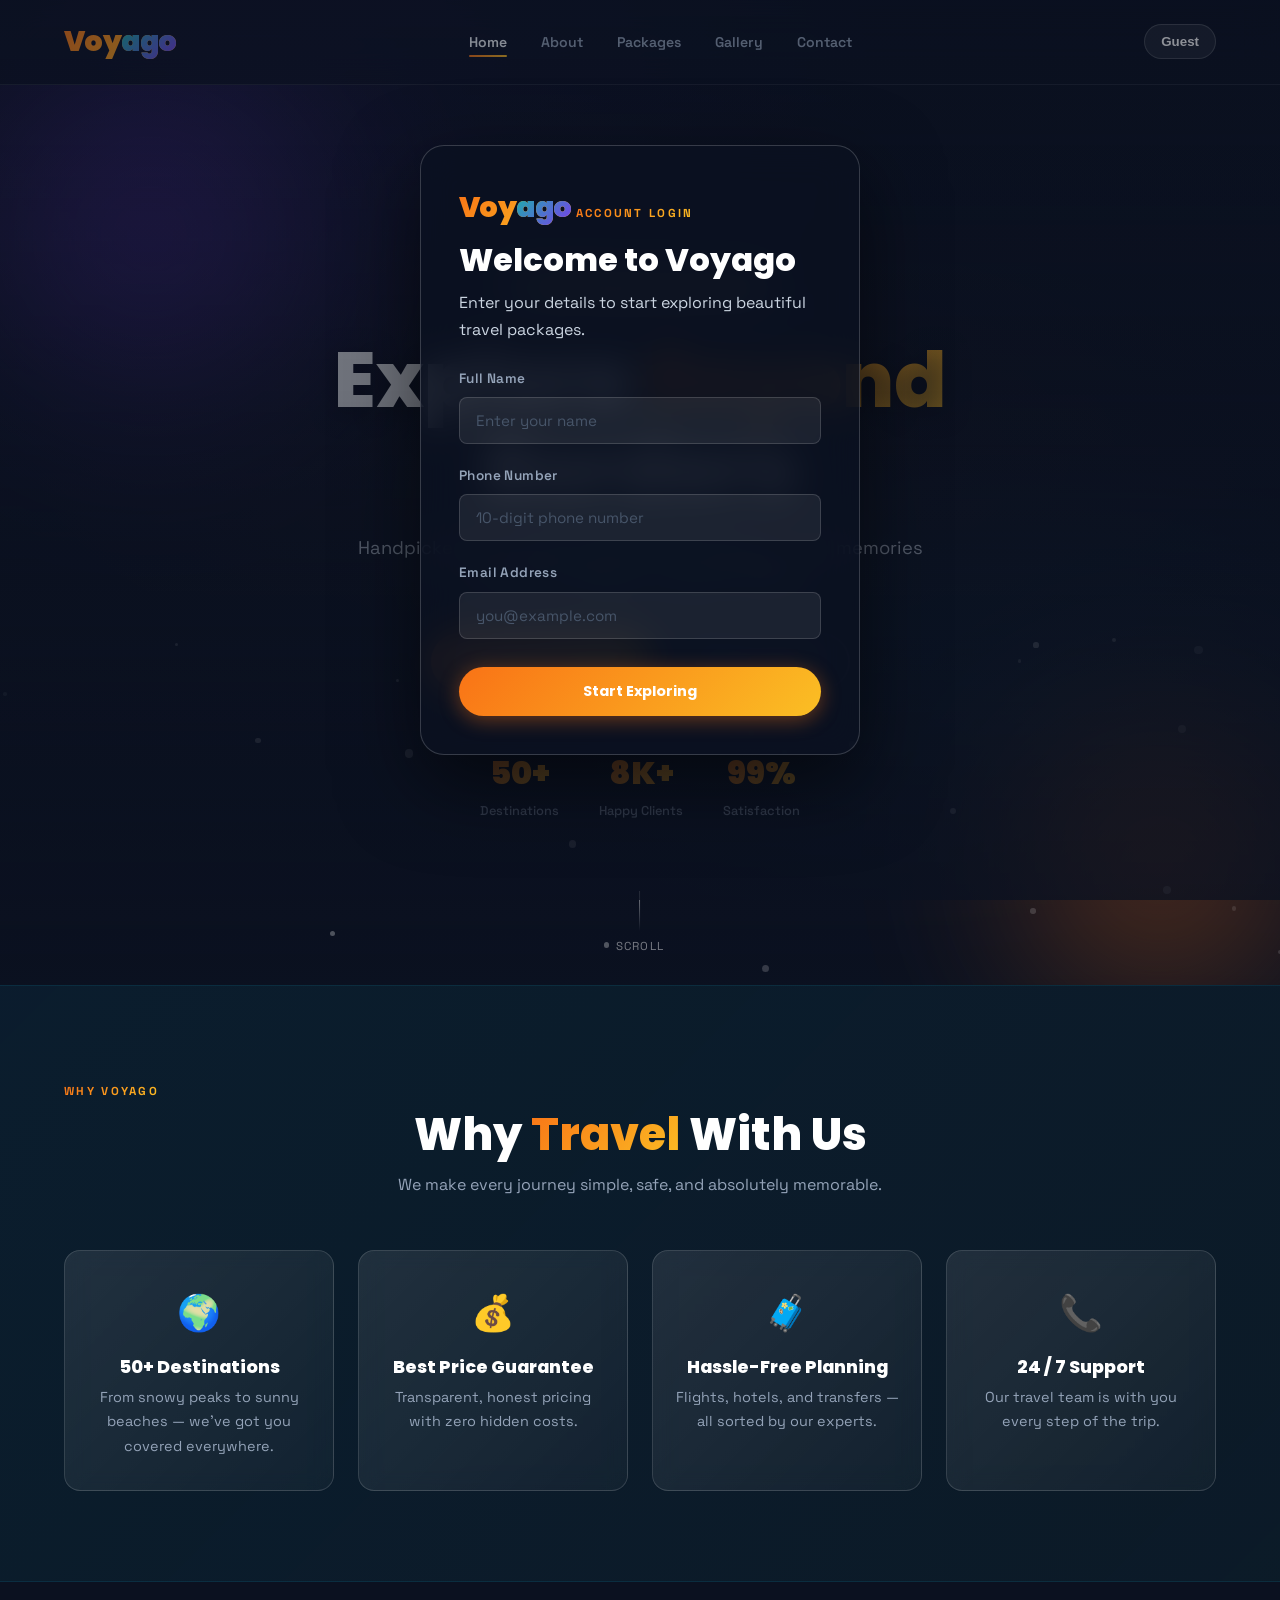
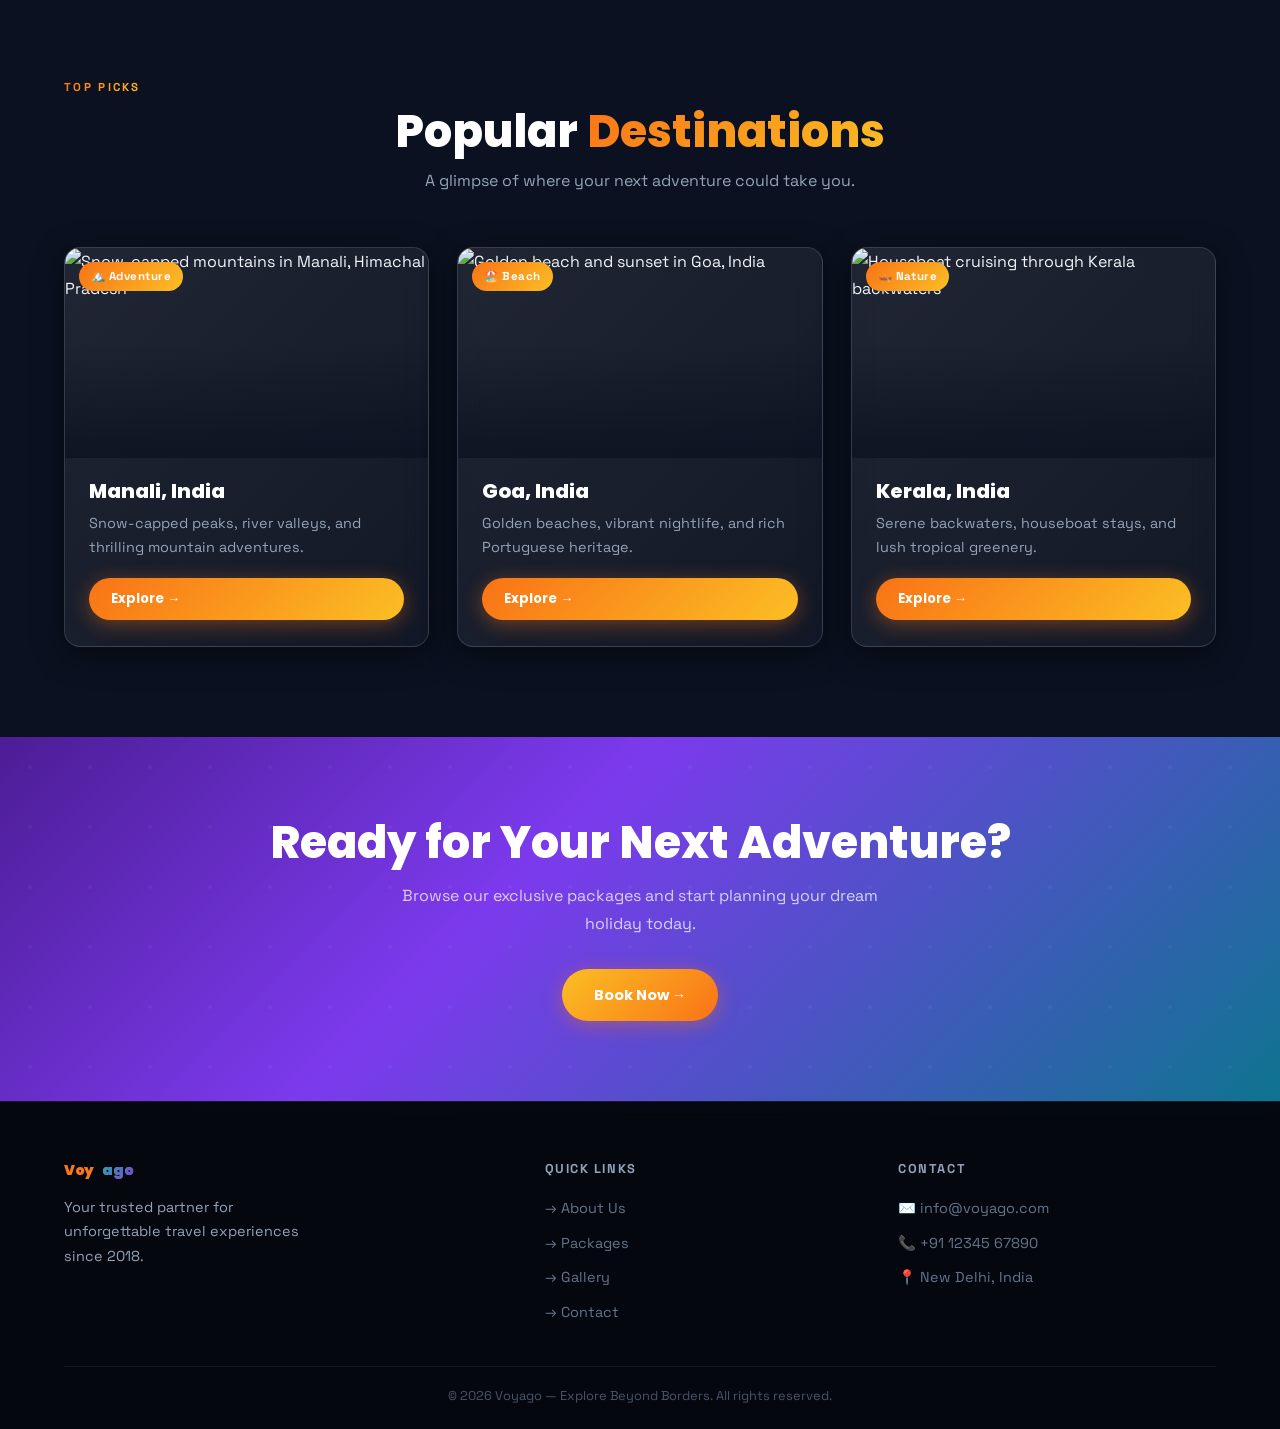
==== index.html @ 79ecadfb "Initial commit" ====
<!DOCTYPE html>
<html lang="en">
<head>
  <meta charset="UTF-8">
  <meta name="viewport" content="width=device-width, initial-scale=1.0">
  <title>Voyago | Explore Beyond Borders</title>
  <meta name="description" content="Voyago offers handpicked travel destinations, affordable tour packages, and unforgettable adventures across India and abroad.">
  <meta name="keywords" content="travel website, tour packages, holiday destinations, vacation booking, Voyago">
  <link rel="stylesheet" href="style.css">
</head>
<body>
<div class="login-screen" id="loginScreen">
  <form class="login-card" id="loginForm" novalidate>
    <a href="index.html" class="logo">Voy<span>ago</span></a>
    <p class="eyebrow">Account Login</p>
    <h1>Welcome to Voyago</h1>
    <p class="login-intro">Enter your details to start exploring beautiful travel packages.</p>

    <div class="form-group">
      <label for="loginName">Full Name</label>
      <input id="loginName" type="text" placeholder="Enter your name" required>
      <span class="error-text">Please enter your full name.</span>
    </div>

    <div class="form-group">
      <label for="loginPhone">Phone Number</label>
      <input id="loginPhone" type="tel" placeholder="10-digit phone number" required>
      <span class="error-text">Please enter a valid 10-digit phone number.</span>
    </div>

    <div class="form-group">
      <label for="loginEmail">Email Address</label>
      <input id="loginEmail" type="email" placeholder="you@example.com" required>
      <span class="error-text">Please enter a valid email address.</span>
    </div>

    <button class="btn login-submit" type="submit">Start Exploring</button>
  </form>
</div>
<!-- ===== Navigation Bar ===== -->
<header>
  <nav class="navbar container">
    <a href="index.html" class="logo">Voy<span>ago</span></a>
    <ul class="nav-links">
      <li><a href="index.html" class="active">Home</a></li>
      <li><a href="about.html">About</a></li>
      <li><a href="packages.html">Packages</a></li>
      <li><a href="gallery.html">Gallery</a></li>
      <li><a href="contact.html">Contact</a></li>
    </ul>
    <button class="account-chip" id="accountChip" type="button">Guest</button>
    <button class="menu-toggle" aria-label="Open navigation">
      <span></span><span></span><span></span>
    </button>
  </nav>
</header>

<!-- ===== Hero Section ===== -->
<section class="hero">
  <!-- Animated background blobs -->
  <div class="hero-blob hero-blob-1"></div>
  <div class="hero-blob hero-blob-2"></div>
  <div class="hero-blob hero-blob-3"></div>

  <!-- Floating particles injected by JS -->
  <div class="hero-particles" id="particles"></div>

  <div class="hero-content">
    <!-- Live badge -->
    <div class="hero-badge">
      <span class="dot"></span> 2,400+ Happy Travelers This Year
    </div>

    <h1>Explore <span class="highlight">Beyond</span><br>Borders</h1>
    <p>Handpicked destinations, stress-free itineraries, and memories that last a lifetime — all with Voyago.</p>

    <div class="hero-btns">
      <a href="packages.html" class="btn">✈️ Browse Packages</a>
      <a href="gallery.html" class="btn btn-outline">🌍 View Gallery</a>
    </div>

    <!-- Stats row -->
    <div class="hero-stats">
      <div class="hero-stat"><div class="num">50+</div><div class="lbl">Destinations</div></div>
      <div class="hero-stat"><div class="num">8K+</div><div class="lbl">Happy Clients</div></div>
      <div class="hero-stat"><div class="num">99%</div><div class="lbl">Satisfaction</div></div>
    </div>
  </div>

  <div class="scroll-hint">scroll</div>
</section>

<!-- ===== Why Travel With Us ===== -->
<section class="section-teal">
  <div class="container">
    <p class="eyebrow">Why Voyago</p>
    <h2 class="section-title reveal">Why <span class="colored">Travel</span> With Us</h2>
    <p class="section-subtitle reveal">We make every journey simple, safe, and absolutely memorable.</p>

    <div class="highlights reveal-stagger">
      <div class="highlight-item">
        <div class="icon">🌍</div>
        <h3>50+ Destinations</h3>
        <p>From snowy peaks to sunny beaches — we've got you covered everywhere.</p>
      </div>
      <div class="highlight-item">
        <div class="icon">💰</div>
        <h3>Best Price Guarantee</h3>
        <p>Transparent, honest pricing with zero hidden costs.</p>
      </div>
      <div class="highlight-item">
        <div class="icon">🧳</div>
        <h3>Hassle-Free Planning</h3>
        <p>Flights, hotels, and transfers — all sorted by our experts.</p>
      </div>
      <div class="highlight-item">
        <div class="icon">📞</div>
        <h3>24 / 7 Support</h3>
        <p>Our travel team is with you every step of the trip.</p>
      </div>
    </div>
  </div>
</section>

<!-- ===== Popular Destinations ===== -->
<section>
  <div class="container">
    <p class="eyebrow">Top Picks</p>
    <h2 class="section-title reveal">Popular <span class="colored">Destinations</span></h2>
    <p class="section-subtitle reveal">A glimpse of where your next adventure could take you.</p>

    <div class="grid reveal-stagger">
      <div class="card">
        <div class="card-img-wrap">
          <span class="card-badge">🏔️ Adventure</span>
          <img src="https://images.unsplash.com/photo-1506905925346-21bda4d32df4?w=600" alt="Snow-capped mountains in Manali, Himachal Pradesh">
        </div>
        <div class="card-body">
          <h3>Manali, India</h3>
          <p>Snow-capped peaks, river valleys, and thrilling mountain adventures.</p>
          <a href="packages.html" class="btn" style="padding:10px 22px;font-size:0.82rem;">Explore →</a>
        </div>
      </div>

      <div class="card">
        <div class="card-img-wrap">
          <span class="card-badge">🏖️ Beach</span>
          <img src="https://images.unsplash.com/photo-1512343879784-a960bf40e7f2?w=600" alt="Golden beach and sunset in Goa, India">
        </div>
        <div class="card-body">
          <h3>Goa, India</h3>
          <p>Golden beaches, vibrant nightlife, and rich Portuguese heritage.</p>
          <a href="packages.html" class="btn" style="padding:10px 22px;font-size:0.82rem;">Explore →</a>
        </div>
      </div>

      <div class="card">
        <div class="card-img-wrap">
          <span class="card-badge">🛶 Nature</span>
          <img src="https://images.unsplash.com/photo-1525874684015-58379d421a52?w=600" alt="Houseboat cruising through Kerala backwaters">
        </div>
        <div class="card-body">
          <h3>Kerala, India</h3>
          <p>Serene backwaters, houseboat stays, and lush tropical greenery.</p>
          <a href="packages.html" class="btn" style="padding:10px 22px;font-size:0.82rem;">Explore →</a>
        </div>
      </div>
    </div>
  </div>
</section>

<!-- ===== CTA Band ===== -->
<div class="cta-band">
  <h2>Ready for Your Next Adventure?</h2>
  <p>Browse our exclusive packages and start planning your dream holiday today.</p>
  <a href="contact.html" class="btn" style="background:linear-gradient(135deg,#fbbf24,#f97316);">Book Now →</a>
</div>

<!-- ===== Footer ===== -->
<footer>
  <div class="container">
    <div class="footer-grid">
      <div class="footer-brand">
        <a href="index.html" class="logo">Voy<span>ago</span></a>
        <p>Your trusted partner for unforgettable travel experiences since 2018.</p>
      </div>
      <div>
        <h4>Quick Links</h4>
        <a href="about.html">→ About Us</a>
        <a href="packages.html">→ Packages</a>
        <a href="gallery.html">→ Gallery</a>
        <a href="contact.html">→ Contact</a>
      </div>
      <div>
        <h4>Contact</h4>
        <a href="mailto:info@voyago.com">✉️ info@voyago.com</a>
        <a href="tel:+911234567890">📞 +91 12345 67890</a>
        <a>📍 New Delhi, India</a>
      </div>
    </div>
    <div class="footer-bottom">&copy; 2026 Voyago — Explore Beyond Borders. All rights reserved.</div>
  </div>
</footer>

<!-- Link JavaScript -->
<script src="script.js"></script>
</body>
</html>
---- style.css ----
/* =============================================================
   VOYAGO — style.css  |  "Explore Beyond Borders"
   Design: Vibrant gradient palette, glassmorphism cards,
   animated hero blobs, glowing CTAs, colourful section bands
   ============================================================= */

@import url('https://fonts.googleapis.com/css2?family=Poppins:wght@400;500;600;700;800;900&family=Space+Grotesk:wght@400;500;700&display=swap');

/* ─────────────────────────────────────────────────────────────
   Design Tokens
───────────────────────────────────────────────────────────── */
:root {
  /* Core palette */
  --navy:       #0b1120;
  --ocean:      #0e7490;
  --teal:       #14b8a6;
  --coral:      #f97316;
  --sunset:     #fb923c;
  --gold:       #fbbf24;
  --rose:       #f43f5e;
  --violet:     #7c3aed;
  --lavender:   #a78bfa;

  /* Surfaces */
  --glass:      rgba(255, 255, 255, 0.07);
  --glass-bd:   rgba(255, 255, 255, 0.14);
  --card-bg:    rgba(255, 255, 255, 0.05);
  --dark-panel: rgba(11, 17, 32, 0.82);

  /* Text */
  --txt-light:  #f1f5f9;
  --txt-muted:  #94a3b8;

  /* Gradients */
  --grad-hero:    linear-gradient(135deg, #0b1120 0%, #0e3a5e 40%, #0e7490 100%);
  --grad-btn:     linear-gradient(135deg, #f97316, #fbbf24);
  --grad-btn2:    linear-gradient(135deg, #7c3aed, #f43f5e);
  --grad-section: linear-gradient(180deg, #0b1120 0%, #0d2137 100%);
  --grad-teal:    linear-gradient(135deg, #0e7490 0%, #14b8a6 100%);
  --grad-violet:  linear-gradient(135deg, #4c1d95 0%, #7c3aed 100%);
  --grad-card:    linear-gradient(135deg, rgba(255,255,255,0.09) 0%, rgba(255,255,255,0.03) 100%);

  --radius-sm:  8px;
  --radius:     16px;
  --radius-xl:  28px;
  --shadow-glow:    0 0 24px rgba(249,115,22,0.35);
  --shadow-card:    0 8px 32px rgba(0,0,0,0.45);
  --shadow-lift:    0 20px 48px rgba(0,0,0,0.6);
  --transition:     all 0.3s cubic-bezier(0.4,0,0.2,1);
}

/* ─────────────────────────────────────────────────────────────
   Reset & Base
───────────────────────────────────────────────────────────── */
*, *::before, *::after { margin: 0; padding: 0; box-sizing: border-box; }

html { scroll-behavior: smooth; }

body {
  font-family: 'Space Grotesk', sans-serif;
  background: var(--navy);
  color: var(--txt-light);
  line-height: 1.7;
  -webkit-font-smoothing: antialiased;
  overflow-x: hidden;
}

/* Continuous animated gradient background on all pages */
body::before {
  content: '';
  position: fixed;
  inset: 0;
  background:
    radial-gradient(ellipse 80% 60% at 20% 10%, rgba(124,58,237,0.18) 0%, transparent 60%),
    radial-gradient(ellipse 60% 50% at 80% 80%, rgba(14,116,144,0.22) 0%, transparent 60%),
    radial-gradient(ellipse 70% 40% at 50% 50%, rgba(249,115,22,0.06) 0%, transparent 70%),
    var(--navy);
  z-index: -1;
  pointer-events: none;
}

img { max-width: 100%; display: block; }
a { text-decoration: none; color: inherit; }
ul { list-style: none; }

.container {
  width: 90%;
  max-width: 1180px;
  margin: 0 auto;
}

/* ─────────────────────────────────────────────────────────────
   Typography
───────────────────────────────────────────────────────────── */
h1, h2, h3 {
  font-family: 'Poppins', sans-serif;
  font-weight: 800;
  line-height: 1.15;
}

.eyebrow {
  font-size: 0.72rem;
  font-weight: 700;
  letter-spacing: 0.2em;
  text-transform: uppercase;
  background: var(--grad-btn);
  -webkit-background-clip: text;
  -webkit-text-fill-color: transparent;
  background-clip: text;
  display: inline-block;
  margin-bottom: 8px;
}

/* ─────────────────────────────────────────────────────────────
   Header / Navbar — frosted glass bar
───────────────────────────────────────────────────────────── */
header {
  position: sticky;
  top: 0;
  z-index: 200;
  background: rgba(11,17,32,0.78);
  backdrop-filter: blur(18px);
  -webkit-backdrop-filter: blur(18px);
  border-bottom: 1px solid rgba(255,255,255,0.09);
}

.navbar {
  display: flex;
  justify-content: space-between;
  align-items: center;
  padding: 18px 0;
}

/* Logo */
.logo {
  font-family: 'Poppins', sans-serif;
  font-weight: 900;
  font-size: 1.75rem;
  letter-spacing: -0.02em;
  background: linear-gradient(135deg, #f97316, #fbbf24);
  -webkit-background-clip: text;
  -webkit-text-fill-color: transparent;
  background-clip: text;
}
.logo span {
  background: linear-gradient(135deg, #14b8a6, #7c3aed);
  -webkit-background-clip: text;
  -webkit-text-fill-color: transparent;
  background-clip: text;
}

/* Nav links */
.nav-links {
  display: flex;
  gap: 34px;
  align-items: center;
}

.nav-links a {
  font-size: 0.88rem;
  font-weight: 600;
  color: var(--txt-muted);
  position: relative;
  padding-bottom: 2px;
  transition: var(--transition);
}
.nav-links a::after {
  content: '';
  position: absolute;
  bottom: -4px;
  left: 0;
  width: 0;
  height: 2px;
  background: var(--grad-btn);
  border-radius: 2px;
  transition: width 0.3s ease;
}
.nav-links a:hover,
.nav-links a.active { color: var(--txt-light); }
.nav-links a:hover::after,
.nav-links a.active::after { width: 100%; }

/* Hamburger */
.menu-toggle {
  display: none;
  flex-direction: column;
  gap: 5px;
  cursor: pointer;
  background: none;
  border: none;
}
.menu-toggle span {
  width: 26px;
  height: 3px;
  background: var(--txt-light);
  border-radius: 3px;
  transition: var(--transition);
}

/* ─────────────────────────────────────────────────────────────
   Buttons
───────────────────────────────────────────────────────────── */
.btn {
  display: inline-flex;
  align-items: center;
  gap: 8px;
  background: var(--grad-btn);
  color: #fff;
  font-family: 'Poppins', sans-serif;
  font-weight: 700;
  font-size: 0.9rem;
  padding: 14px 32px;
  border-radius: 999px;
  border: none;
  cursor: pointer;
  position: relative;
  overflow: hidden;
  transition: var(--transition);
  box-shadow: 0 4px 20px rgba(249,115,22,0.4);
}
/* Shine sweep on hover */
.btn::before {
  content: '';
  position: absolute;
  top: 0; left: -100%;
  width: 60%;
  height: 100%;
  background: linear-gradient(90deg, transparent, rgba(255,255,255,0.25), transparent);
  transition: left 0.45s ease;
}
.btn:hover::before { left: 140%; }
.btn:hover {
  transform: translateY(-3px);
  box-shadow: 0 8px 28px rgba(249,115,22,0.55);
}

.btn-outline {
  background: transparent;
  border: 2px solid rgba(255,255,255,0.35);
  color: #fff;
  box-shadow: none;
}
.btn-outline:hover {
  background: rgba(255,255,255,0.1);
  border-color: rgba(255,255,255,0.6);
  box-shadow: none;
}

.btn-violet {
  background: var(--grad-btn2);
  box-shadow: 0 4px 20px rgba(124,58,237,0.4);
}
.btn-violet:hover { box-shadow: 0 8px 28px rgba(124,58,237,0.55); }

/* ─────────────────────────────────────────────────────────────
   HERO — animated floating blobs, big headline
───────────────────────────────────────────────────────────── */
.hero {
  position: relative;
  min-height: 100vh;
  display: flex;
  align-items: center;
  justify-content: center;
  text-align: center;
  padding: 120px 20px 100px;
  overflow: hidden;
}

/* Background image layer */
.hero::before {
  content: '';
  position: absolute;
  inset: 0;
  background:
    linear-gradient(to bottom, rgba(11,17,32,0.72) 0%, rgba(11,17,32,0.45) 50%, rgba(11,17,32,0.88) 100%),
    url('https://images.unsplash.com/photo-1469854523086-cc02fe5d8800?w=1600') center/cover no-repeat;
  z-index: 0;
}

/* Animated blob orbs */
.hero-blob {
  position: absolute;
  border-radius: 50%;
  filter: blur(80px);
  opacity: 0.4;
  animation: floatBlob 12s ease-in-out infinite alternate;
  z-index: 0;
}
.hero-blob-1 {
  width: 500px; height: 500px;
  background: radial-gradient(circle, #7c3aed 0%, transparent 70%);
  top: -100px; left: -100px;
  animation-delay: 0s;
}
.hero-blob-2 {
  width: 400px; height: 400px;
  background: radial-gradient(circle, #f97316 0%, transparent 70%);
  bottom: -80px; right: -80px;
  animation-delay: -4s;
}
.hero-blob-3 {
  width: 350px; height: 350px;
  background: radial-gradient(circle, #0e7490 0%, transparent 70%);
  top: 50%; left: 50%;
  transform: translate(-50%, -50%);
  animation-delay: -8s;
}

@keyframes floatBlob {
  0%   { transform: translate(0, 0) scale(1); }
  33%  { transform: translate(40px, -30px) scale(1.1); }
  66%  { transform: translate(-30px, 40px) scale(0.95); }
  100% { transform: translate(20px, 20px) scale(1.05); }
}

/* Floating particles */
.hero-particles {
  position: absolute;
  inset: 0;
  z-index: 0;
  pointer-events: none;
}
.particle {
  position: absolute;
  border-radius: 50%;
  background: rgba(255,255,255,0.55);
  animation: particleDrift linear infinite;
}

@keyframes particleDrift {
  0%   { transform: translateY(0) rotate(0deg); opacity: 0; }
  10%  { opacity: 1; }
  90%  { opacity: 0.6; }
  100% { transform: translateY(-100vh) rotate(720deg); opacity: 0; }
}

.hero-content {
  position: relative;
  z-index: 1;
  max-width: 820px;
}

/* Animated badge above headline */
.hero-badge {
  display: inline-flex;
  align-items: center;
  gap: 8px;
  background: rgba(255,255,255,0.1);
  backdrop-filter: blur(10px);
  border: 1px solid rgba(255,255,255,0.2);
  border-radius: 999px;
  padding: 8px 20px;
  font-size: 0.82rem;
  font-weight: 600;
  color: #fbbf24;
  margin-bottom: 28px;
  animation: badgePulse 2.5s ease-in-out infinite;
}
.hero-badge .dot {
  width: 8px; height: 8px;
  background: #22c55e;
  border-radius: 50%;
  animation: blink 1.4s ease-in-out infinite;
}
@keyframes blink { 0%,100% { opacity:1; } 50% { opacity:0.2; } }
@keyframes badgePulse {
  0%,100% { box-shadow: 0 0 0 rgba(251,191,36,0); }
  50%      { box-shadow: 0 0 18px rgba(251,191,36,0.3); }
}

.hero h1 {
  font-size: clamp(2.8rem, 6vw, 5.2rem);
  color: #fff;
  margin-bottom: 20px;
  text-shadow: 0 4px 24px rgba(0,0,0,0.5);
}
.hero h1 .highlight {
  background: var(--grad-btn);
  -webkit-background-clip: text;
  -webkit-text-fill-color: transparent;
  background-clip: text;
}

.hero p {
  font-size: 1.15rem;
  max-width: 580px;
  margin: 0 auto 38px;
  color: #cbd5e1;
}

.hero-btns {
  display: flex;
  gap: 14px;
  justify-content: center;
  flex-wrap: wrap;
}

/* Stats strip inside hero */
.hero-stats {
  display: flex;
  gap: 40px;
  justify-content: center;
  margin-top: 56px;
  flex-wrap: wrap;
}
.hero-stat .num {
  font-family: 'Poppins', sans-serif;
  font-size: 2rem;
  font-weight: 900;
  background: var(--grad-btn);
  -webkit-background-clip: text;
  -webkit-text-fill-color: transparent;
  background-clip: text;
}
.hero-stat .lbl {
  font-size: 0.8rem;
  color: var(--txt-muted);
  font-weight: 500;
}

/* Scroll hint */
.scroll-hint {
  position: absolute;
  bottom: 28px;
  left: 50%;
  transform: translateX(-50%);
  z-index: 1;
  display: flex;
  flex-direction: column;
  align-items: center;
  gap: 6px;
  color: rgba(255,255,255,0.45);
  font-size: 0.72rem;
  letter-spacing: 0.1em;
  text-transform: uppercase;
  animation: scrollBounce 2s ease-in-out infinite;
}
.scroll-hint::before {
  content: '';
  width: 1px;
  height: 40px;
  background: linear-gradient(to bottom, rgba(255,255,255,0.5), transparent);
}
@keyframes scrollBounce {
  0%,100% { transform: translateX(-50%) translateY(0); }
  50%      { transform: translateX(-50%) translateY(8px); }
}

/* ─────────────────────────────────────────────────────────────
   Section Layout
───────────────────────────────────────────────────────────── */
section { padding: 90px 0; }

.section-title {
  text-align: center;
  font-size: clamp(1.8rem, 3.5vw, 2.8rem);
  margin-bottom: 10px;
  color: #fff;
}
.section-title .colored {
  background: var(--grad-btn);
  -webkit-background-clip: text;
  -webkit-text-fill-color: transparent;
  background-clip: text;
}

.section-subtitle {
  text-align: center;
  color: var(--txt-muted);
  max-width: 580px;
  margin: 0 auto 52px;
  font-size: 1rem;
}

/* Alternating colored section bands */
.section-teal {
  background: linear-gradient(135deg, rgba(14,116,144,0.12) 0%, rgba(20,184,166,0.06) 100%);
  border-top: 1px solid rgba(14,116,144,0.2);
  border-bottom: 1px solid rgba(14,116,144,0.2);
}
.section-violet {
  background: linear-gradient(135deg, rgba(124,58,237,0.12) 0%, rgba(167,139,250,0.04) 100%);
  border-top: 1px solid rgba(124,58,237,0.2);
  border-bottom: 1px solid rgba(124,58,237,0.2);
}
.section-coral {
  background: linear-gradient(135deg, rgba(249,115,22,0.09) 0%, rgba(251,191,36,0.04) 100%);
  border-top: 1px solid rgba(249,115,22,0.18);
  border-bottom: 1px solid rgba(249,115,22,0.18);
}

/* ─────────────────────────────────────────────────────────────
   Highlight cards (Why Travel With Us)
───────────────────────────────────────────────────────────── */
.highlights {
  display: grid;
  grid-template-columns: repeat(auto-fit, minmax(210px, 1fr));
  gap: 24px;
}
.highlight-item {
  background: var(--grad-card);
  backdrop-filter: blur(10px);
  border: 1px solid var(--glass-bd);
  border-radius: var(--radius);
  padding: 32px 22px;
  text-align: center;
  transition: var(--transition);
  position: relative;
  overflow: hidden;
}
/* Colour accent top bar */
.highlight-item::before {
  content: '';
  position: absolute;
  top: 0; left: 0; right: 0;
  height: 3px;
  background: var(--grad-btn);
  transform: scaleX(0);
  transform-origin: left;
  transition: transform 0.35s ease;
}
.highlight-item:hover::before { transform: scaleX(1); }
.highlight-item:hover {
  transform: translateY(-8px);
  border-color: rgba(249,115,22,0.4);
  box-shadow: 0 12px 36px rgba(249,115,22,0.15);
}
.highlight-item .icon { font-size: 2.2rem; margin-bottom: 14px; }
.highlight-item h3 { font-size: 1.1rem; margin-bottom: 8px; color: #fff; }
.highlight-item p { color: var(--txt-muted); font-size: 0.9rem; }

/* ─────────────────────────────────────────────────────────────
   Destination / Package cards — glassmorphism + glow
───────────────────────────────────────────────────────────── */
.grid {
  display: grid;
  grid-template-columns: repeat(auto-fit, minmax(290px, 1fr));
  gap: 28px;
}

.card {
  background: var(--grad-card);
  backdrop-filter: blur(14px);
  border: 1px solid var(--glass-bd);
  border-radius: var(--radius);
  overflow: hidden;
  box-shadow: var(--shadow-card);
  transition: var(--transition);
  display: flex;
  flex-direction: column;
}
.card:hover {
  transform: translateY(-10px);
  border-color: rgba(249,115,22,0.45);
  box-shadow: 0 20px 50px rgba(0,0,0,0.55), 0 0 30px rgba(249,115,22,0.15);
}

.card-img-wrap { position: relative; overflow: hidden; }
.card-img-wrap img {
  height: 210px;
  object-fit: cover;
  width: 100%;
  transition: transform 0.5s ease;
}
.card:hover .card-img-wrap img { transform: scale(1.08); }

/* Gradient overlay on card image */
.card-img-wrap::after {
  content: '';
  position: absolute;
  inset: 0;
  background: linear-gradient(to top, rgba(11,17,32,0.75) 0%, transparent 55%);
}

.card-badge {
  position: absolute;
  top: 14px; left: 14px;
  background: var(--grad-btn);
  color: #fff;
  font-size: 0.72rem;
  font-weight: 700;
  padding: 5px 12px;
  border-radius: 999px;
  letter-spacing: 0.04em;
  z-index: 1;
}

.card-body {
  padding: 22px 24px 26px;
  flex: 1;
  display: flex;
  flex-direction: column;
}
.card-body h3 { font-size: 1.25rem; margin-bottom: 8px; color: #fff; }
.card-body p  { color: var(--txt-muted); font-size: 0.9rem; margin-bottom: 18px; flex: 1; }

.price-row {
  display: flex;
  align-items: center;
  justify-content: space-between;
  margin-top: auto;
}
.price {
  font-family: 'Poppins', sans-serif;
  font-weight: 800;
  font-size: 1.05rem;
  background: var(--grad-btn);
  -webkit-background-clip: text;
  -webkit-text-fill-color: transparent;
  background-clip: text;
}
.price small {
  display: block;
  font-size: 0.72rem;
  color: var(--txt-muted);
  font-weight: 400;
  -webkit-text-fill-color: var(--txt-muted);
}

/* ─────────────────────────────────────────────────────────────
   About Page
───────────────────────────────────────────────────────────── */
.about-flex {
  display: flex;
  gap: 56px;
  align-items: center;
  flex-wrap: wrap;
}
.about-flex img {
  border-radius: var(--radius-xl);
  flex: 1 1 380px;
  box-shadow: 0 24px 56px rgba(0,0,0,0.55);
  border: 2px solid var(--glass-bd);
}
.about-text { flex: 1 1 360px; }
.about-text h2 { font-size: 2rem; color: #fff; margin-bottom: 14px; }
.about-text h2 span {
  background: var(--grad-btn);
  -webkit-background-clip: text;
  -webkit-text-fill-color: transparent;
  background-clip: text;
}
.about-text p { color: #94a3b8; line-height: 1.8; }

.values {
  display: grid;
  grid-template-columns: repeat(auto-fit, minmax(220px, 1fr));
  gap: 22px;
  margin-top: 52px;
}

/* ─────────────────────────────────────────────────────────────
   Gallery
───────────────────────────────────────────────────────────── */
.gallery-grid {
  display: grid;
  grid-template-columns: repeat(auto-fit, minmax(250px, 1fr));
  gap: 20px;
}
.gallery-grid figure {
  border-radius: var(--radius);
  overflow: hidden;
  background: var(--glass);
  border: 1px solid var(--glass-bd);
  box-shadow: var(--shadow-card);
  position: relative;
}
.gallery-grid img {
  height: 230px;
  object-fit: cover;
  width: 100%;
  transition: transform 0.5s ease, filter 0.4s;
  filter: brightness(0.88) saturate(0.9);
}
.gallery-grid figure:hover img {
  transform: scale(1.09);
  filter: brightness(1) saturate(1.15);
}
/* Colour overlay per image */
.gallery-grid figure::after {
  content: '';
  position: absolute;
  inset: 0;
  background: linear-gradient(to top, rgba(11,17,32,0.7) 0%, transparent 50%);
  pointer-events: none;
  transition: opacity 0.3s;
}
.gallery-grid figure:hover::after { opacity: 0.4; }

.gallery-grid figcaption {
  padding: 12px 16px;
  font-size: 0.85rem;
  font-weight: 600;
  color: var(--txt-muted);
  background: rgba(11,17,32,0.6);
}

/* ─────────────────────────────────────────────────────────────
   FAQ Accordion
───────────────────────────────────────────────────────────── */
.faq-item {
  background: var(--grad-card);
  backdrop-filter: blur(10px);
  border: 1px solid var(--glass-bd);
  border-radius: var(--radius-sm);
  margin-bottom: 14px;
  overflow: hidden;
  transition: border-color 0.3s;
}
.faq-item.open { border-color: rgba(249,115,22,0.45); }
.faq-question {
  padding: 20px 24px;
  cursor: pointer;
  font-weight: 700;
  font-size: 0.95rem;
  display: flex;
  justify-content: space-between;
  align-items: center;
  color: #fff;
}
.faq-question .icon {
  width: 28px; height: 28px;
  background: var(--grad-btn);
  color: #fff;
  border-radius: 50%;
  display: flex;
  align-items: center;
  justify-content: center;
  font-size: 1.1rem;
  font-weight: 900;
  flex-shrink: 0;
  transition: transform 0.3s;
}
.faq-item.open .faq-question .icon { transform: rotate(45deg); }
.faq-answer {
  max-height: 0;
  overflow: hidden;
  transition: max-height 0.35s ease, padding 0.3s;
  padding: 0 24px;
  color: var(--txt-muted);
  line-height: 1.75;
}
.faq-item.open .faq-answer { max-height: 220px; padding-bottom: 20px; }

/* ─────────────────────────────────────────────────────────────
   Contact / Form
───────────────────────────────────────────────────────────── */
.contact-wrap {
  display: grid;
  grid-template-columns: 1fr 1.3fr;
  gap: 52px;
  align-items: start;
}

.contact-info .info-item {
  display: flex;
  gap: 16px;
  align-items: flex-start;
  margin-bottom: 28px;
}
.info-icon {
  width: 46px; height: 46px;
  border-radius: 12px;
  background: var(--grad-btn);
  display: flex;
  align-items: center;
  justify-content: center;
  font-size: 1.2rem;
  flex-shrink: 0;
}
.info-text h4 {
  font-size: 0.85rem;
  font-weight: 700;
  color: var(--txt-muted);
  text-transform: uppercase;
  letter-spacing: 0.08em;
  margin-bottom: 3px;
}
.info-text p { color: #fff; font-size: 0.95rem; }

form {
  background: rgba(255,255,255,0.05);
  backdrop-filter: blur(18px);
  border: 1px solid var(--glass-bd);
  padding: 36px;
  border-radius: var(--radius-xl);
  box-shadow: var(--shadow-card);
}
form h3 {
  font-size: 1.6rem;
  color: #fff;
  margin-bottom: 24px;
}

.form-group { margin-bottom: 20px; }
.form-group label {
  display: block;
  margin-bottom: 7px;
  font-weight: 600;
  font-size: 0.85rem;
  color: #94a3b8;
  letter-spacing: 0.03em;
}
.form-group input,
.form-group select,
.form-group textarea {
  width: 100%;
  padding: 13px 16px;
  background: rgba(255,255,255,0.07);
  border: 1px solid rgba(255,255,255,0.15);
  border-radius: var(--radius-sm);
  font-family: 'Space Grotesk', sans-serif;
  font-size: 0.95rem;
  color: #fff;
  transition: border-color 0.25s, box-shadow 0.25s, background 0.25s;
}
.form-group select option { background: #1e293b; color: #fff; }
.form-group textarea { resize: vertical; min-height: 110px; }
.form-group input:focus,
.form-group select:focus,
.form-group textarea:focus {
  outline: none;
  border-color: var(--coral);
  background: rgba(255,255,255,0.1);
  box-shadow: 0 0 0 3px rgba(249,115,22,0.15);
}
.form-group input::placeholder,
.form-group textarea::placeholder { color: #475569; }

.error-text {
  color: #fb7185;
  font-size: 0.8rem;
  margin-top: 5px;
  display: none;
  font-weight: 500;
}
.form-success {
  display: none;
  background: linear-gradient(135deg, rgba(20,184,166,0.2), rgba(14,116,144,0.15));
  border: 1px solid rgba(20,184,166,0.4);
  color: #5eead4;
  padding: 16px 20px;
  border-radius: var(--radius-sm);
  margin-top: 18px;
  font-weight: 700;
  font-size: 0.9rem;
}

/* ─────────────────────────────────────────────────────────────
   CTA Banner
───────────────────────────────────────────────────────────── */
.cta-band {
  background: linear-gradient(135deg, #4c1d95 0%, #7c3aed 40%, #0e7490 100%);
  padding: 80px 20px;
  text-align: center;
  position: relative;
  overflow: hidden;
}
.cta-band::before {
  content: '';
  position: absolute;
  inset: 0;
  background: url("data:image/svg+xml,%3Csvg width='60' height='60' viewBox='0 0 60 60' xmlns='http://www.w3.org/2000/svg'%3E%3Cg fill='none' fill-rule='evenodd'%3E%3Cg fill='%23ffffff' fill-opacity='0.04'%3E%3Ccircle cx='30' cy='30' r='2'/%3E%3C/g%3E%3C/g%3E%3C/svg%3E") repeat;
  pointer-events: none;
}
.cta-band h2 { font-size: clamp(1.8rem, 4vw, 2.8rem); color: #fff; margin-bottom: 14px; }
.cta-band p { color: rgba(255,255,255,0.75); max-width: 520px; margin: 0 auto 32px; }

/* ─────────────────────────────────────────────────────────────
   Footer
───────────────────────────────────────────────────────────── */
footer {
  background: rgba(0,0,0,0.55);
  backdrop-filter: blur(12px);
  border-top: 1px solid rgba(255,255,255,0.08);
  padding: 56px 0 22px;
}
.footer-grid {
  display: grid;
  grid-template-columns: 1.4fr repeat(2, 1fr);
  gap: 36px;
  margin-bottom: 32px;
}
.footer-brand p { color: var(--txt-muted); font-size: 0.9rem; margin-top: 12px; max-width: 240px; }
.footer-grid h4 {
  font-size: 0.8rem;
  font-weight: 700;
  letter-spacing: 0.12em;
  text-transform: uppercase;
  color: var(--txt-muted);
  margin-bottom: 16px;
}
.footer-grid a {
  display: flex;
  align-items: center;
  gap: 8px;
  color: #64748b;
  font-size: 0.9rem;
  margin-bottom: 10px;
  transition: color 0.2s;
}
.footer-grid a:hover { color: var(--gold); }
.footer-bottom {
  text-align: center;
  border-top: 1px solid rgba(255,255,255,0.07);
  padding-top: 18px;
  font-size: 0.8rem;
  color: #475569;
}

/* ─────────────────────────────────────────────────────────────
   Scroll-reveal animation (driven by IntersectionObserver)
───────────────────────────────────────────────────────────── */
.reveal {
  opacity: 0;
  transform: translateY(30px);
  transition: opacity 0.65s ease, transform 0.65s ease;
}
.reveal.in-view { opacity: 1; transform: translateY(0); }

/* Stagger children inside a reveal-stagger parent */
.reveal-stagger > * {
  opacity: 0;
  transform: translateY(24px);
  transition: opacity 0.55s ease, transform 0.55s ease;
}
.reveal-stagger.in-view > *:nth-child(1) { opacity:1; transform:none; transition-delay: 0.05s; }
.reveal-stagger.in-view > *:nth-child(2) { opacity:1; transform:none; transition-delay: 0.15s; }
.reveal-stagger.in-view > *:nth-child(3) { opacity:1; transform:none; transition-delay: 0.25s; }
.reveal-stagger.in-view > *:nth-child(4) { opacity:1; transform:none; transition-delay: 0.35s; }
.reveal-stagger.in-view > *:nth-child(5) { opacity:1; transform:none; transition-delay: 0.45s; }
.reveal-stagger.in-view > *:nth-child(6) { opacity:1; transform:none; transition-delay: 0.55s; }

/* ─────────────────────────────────────────────────────────────
   Responsive
───────────────────────────────────────────────────────────── */
@media (max-width: 768px) {
  .nav-links {
    position: absolute;
    top: 100%;
    left: 0; right: 0;
    background: rgba(11,17,32,0.97);
    backdrop-filter: blur(20px);
    flex-direction: column;
    padding: 24px;
    gap: 20px;
    display: none;
    border-bottom: 1px solid rgba(255,255,255,0.1);
  }
  .nav-links.show { display: flex; }
  .menu-toggle { display: flex; }
  .hero h1 { font-size: 2.2rem; }
  .hero-stats { gap: 24px; }
  .contact-wrap { grid-template-columns: 1fr; }
  .about-flex { flex-direction: column; }
  .footer-grid { grid-template-columns: 1fr 1fr; }
}

@media (max-width: 480px) {
  section { padding: 60px 0; }
  .hero { min-height: auto; padding: 100px 16px 80px; }
  .footer-grid { grid-template-columns: 1fr; }
}

@media (prefers-reduced-motion: reduce) {
  *, *::before, *::after { animation: none !important; transition: none !important; }
}

body.login-locked {
  overflow: hidden;
}

.login-screen {
  position: fixed;
  inset: 0;
  z-index: 9999;
  display: grid;
  place-items: center;
  padding: 24px;
  background:
    linear-gradient(rgba(11,17,32,0.45), rgba(11,17,32,0.78)),
    url("https://images.unsplash.com/photo-1469854523086-cc02fe5d8800?w=1600") center/cover no-repeat;
}

.login-screen.hide {
  opacity: 0;
  visibility: hidden;
  pointer-events: none;
  transition: 0.35s ease;
}

.login-card {
  width: min(440px, 100%);
  padding: 38px;
  border-radius: 24px;
  background: rgba(11, 17, 32, 0.78);
  border: 1px solid rgba(255,255,255,0.18);
  box-shadow: 0 28px 80px rgba(0,0,0,0.55);
}

.login-card h1 {
  margin: 10px 0;
  color: #fff;
  font-size: 2rem;
}

.login-intro {
  color: #cbd5e1;
  margin-bottom: 24px;
}

.login-submit {
  width: 100%;
  justify-content: center;
  margin-top: 8px;
}

.account-chip {
  border: 1px solid rgba(255,255,255,0.18);
  background: rgba(255,255,255,0.08);
  color: #fff;
  padding: 9px 16px;
  border-radius: 999px;
  font-weight: 700;
  cursor: pointer;
}

@media (max-width: 768px) {
  .account-chip {
    display: none;
  }

  .login-card {
    padding: 28px 22px;
  }
}
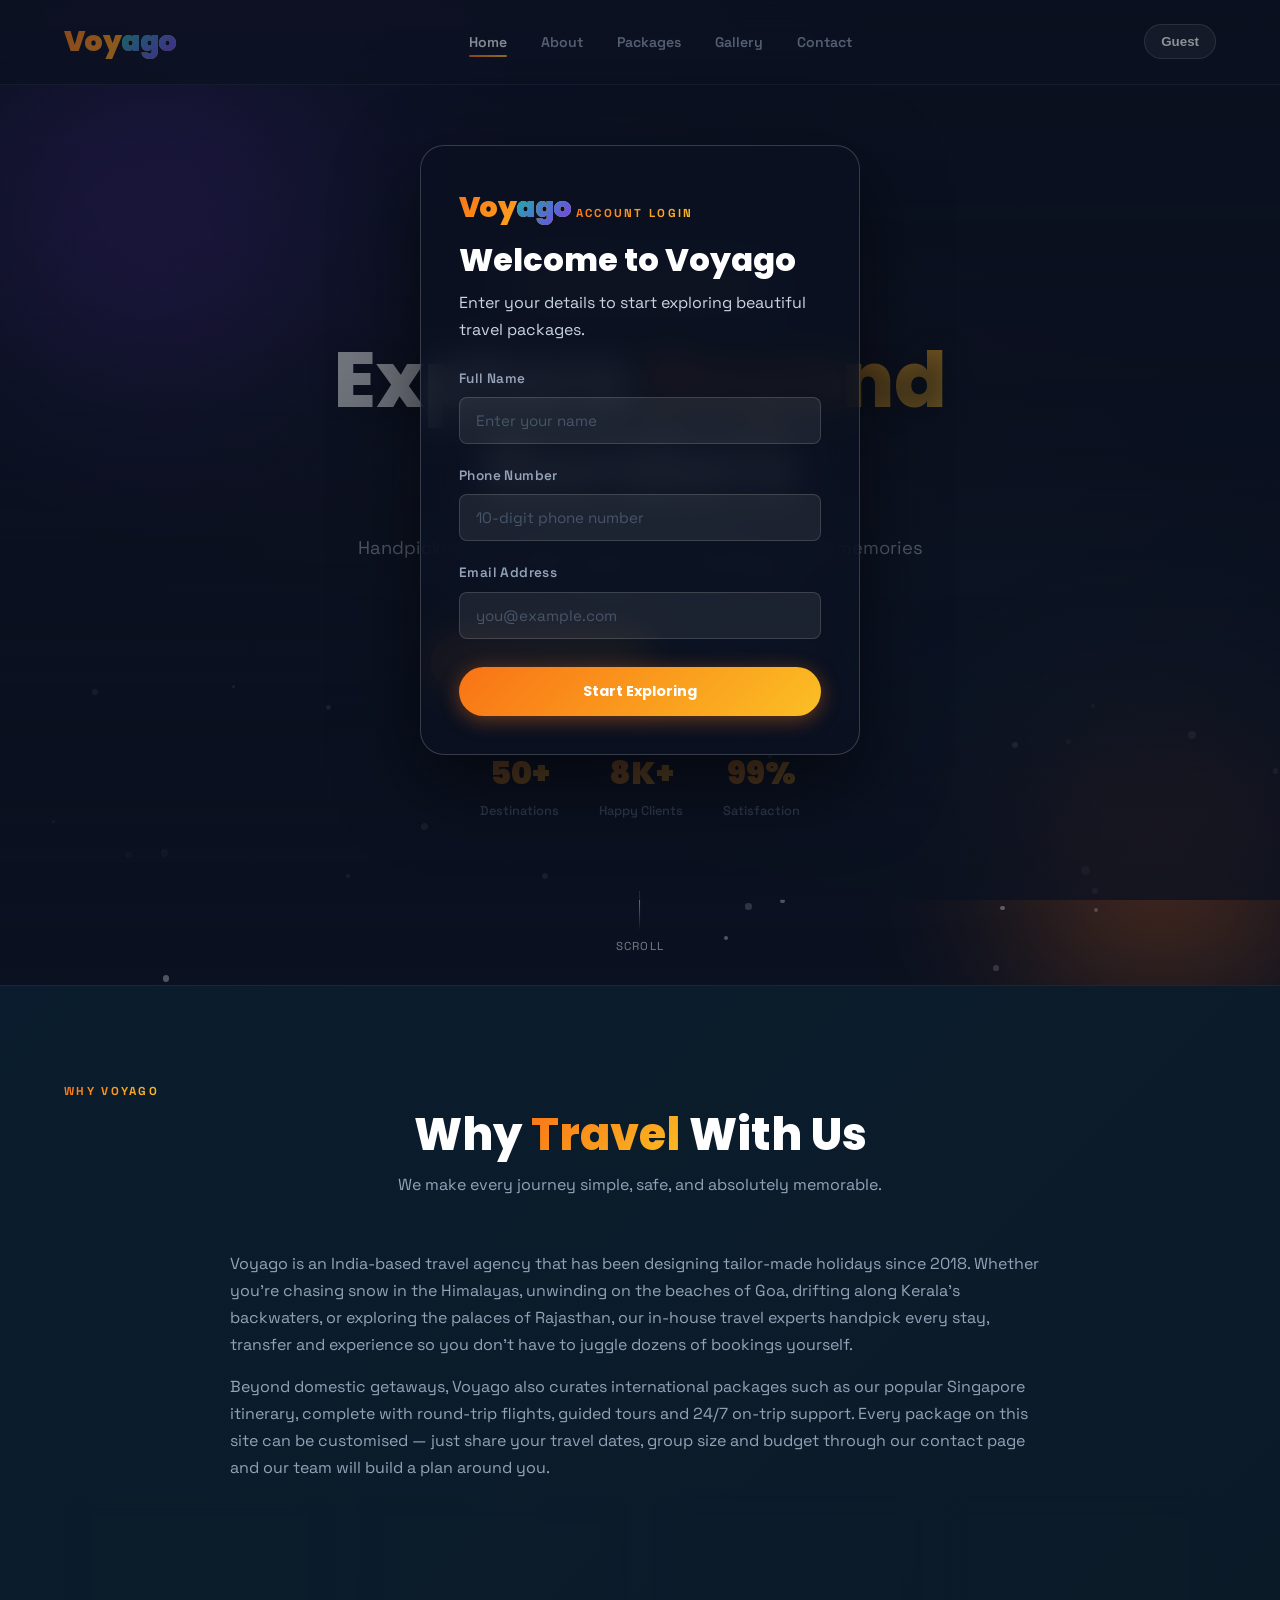
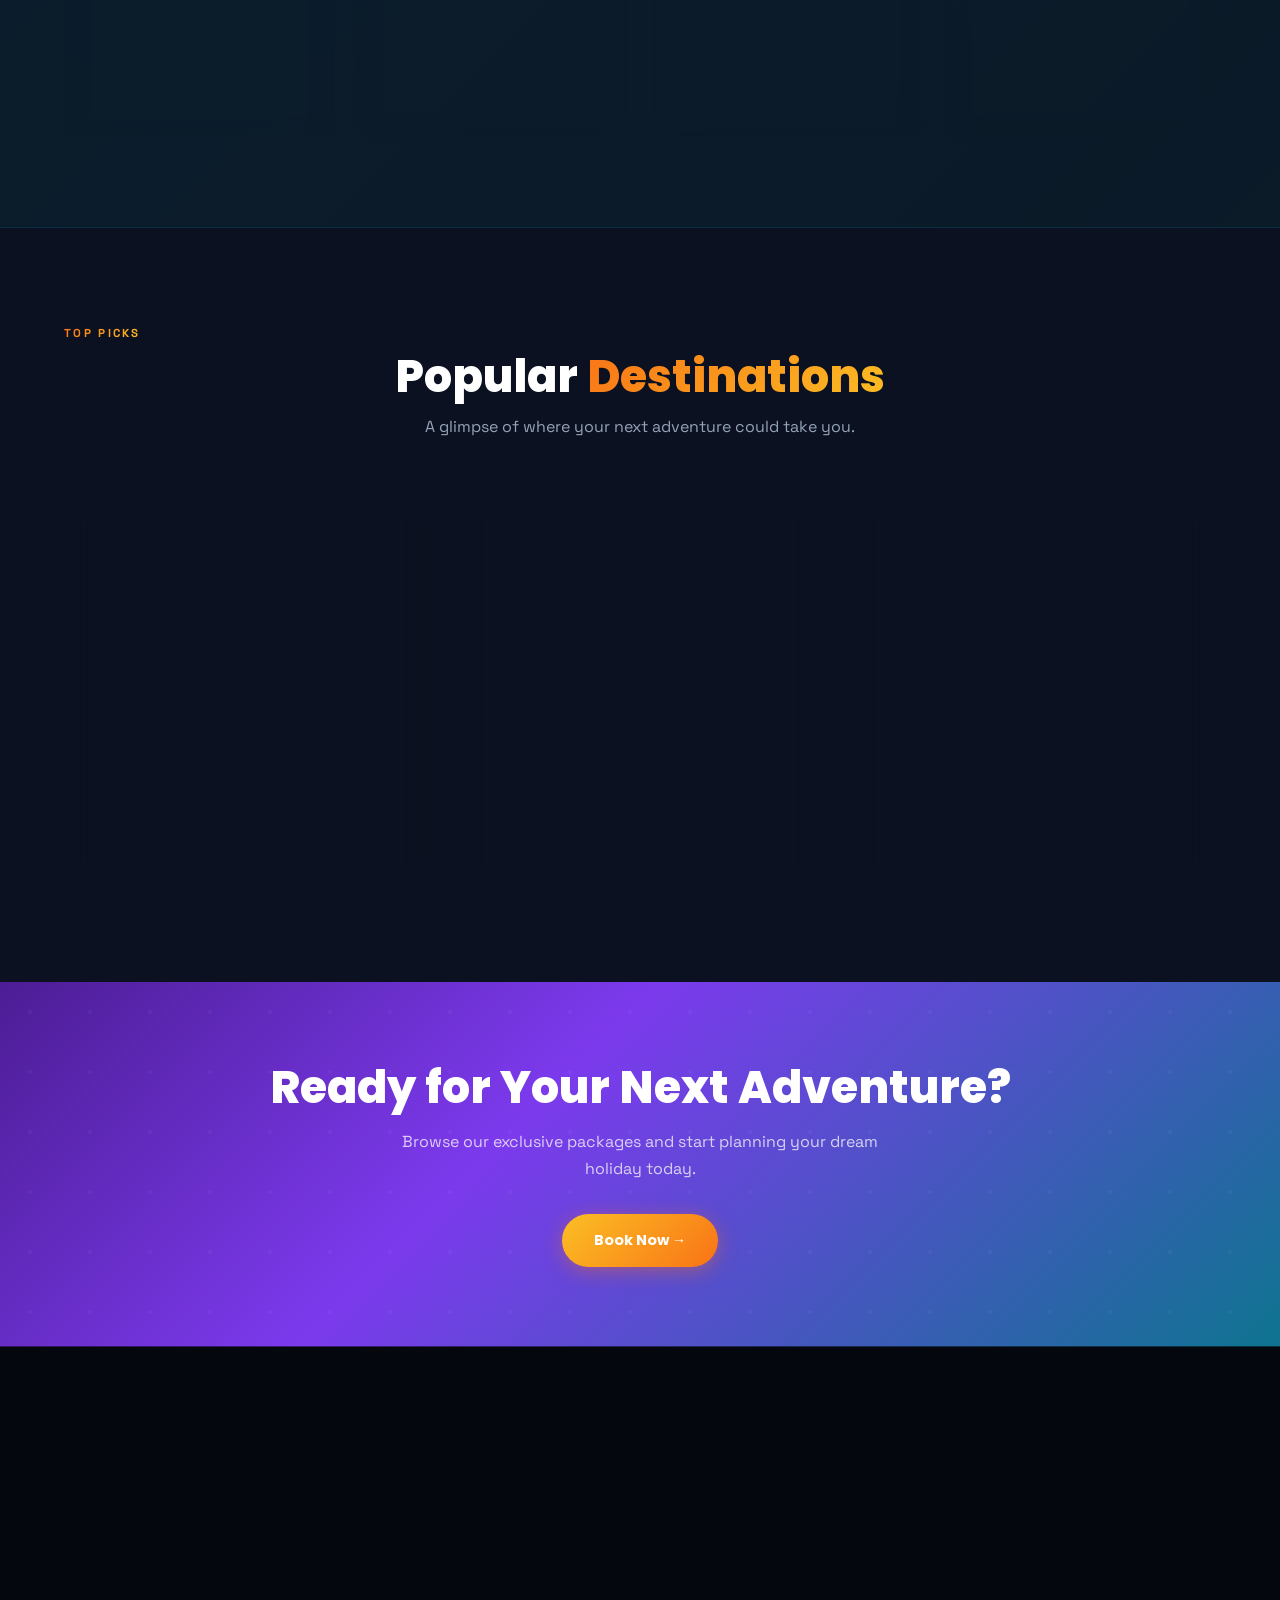
==== commit df1d1c35: "Initial commit for website deployment" ====
--- a/index.html
+++ b/index.html
@@ -3,17 +3,58 @@
 <head>
   <meta charset="UTF-8">
   <meta name="viewport" content="width=device-width, initial-scale=1.0">
-  <title>Voyago | Explore Beyond Borders</title>
-  <meta name="description" content="Voyago offers handpicked travel destinations, affordable tour packages, and unforgettable adventures across India and abroad.">
+  <title>Voyago Travel Agency – Tour Packages & Holiday Deals</title>
+  <meta name="description" content="Voyago is a trusted Indian travel agency offering handpicked tour packages to Manali, Goa, Kerala, Rajasthan and Singapore, with best-price guarantees and 24/7 support.">
   <meta name="keywords" content="travel website, tour packages, holiday destinations, vacation booking, Voyago">
+  <link rel="canonical" href="https://www.voyago-travels.com/index.html">
+  <meta name="robots" content="index, follow">
+  <meta name="author" content="Voyago Travels">
+  <meta name="theme-color" content="#0b1120">
+
+  <meta property="og:type" content="website">
+  <meta property="og:title" content="Voyago Travel Agency – Explore Beyond Borders">
+  <meta property="og:description" content="Handpicked destinations, stress-free itineraries and unforgettable adventures across India and abroad.">
+  <meta property="og:url" content="https://www.voyago-travels.com/index.html">
+  <meta property="og:image" content="https://www.voyago-travels.com/images/og-cover.jpg">
+  <meta name="twitter:card" content="summary_large_image">
+
+  <link rel="icon" type="image/svg+xml" href="favicon.svg">
+  <link rel="alternate icon" href="favicon.svg">
+  <link rel="apple-touch-icon" href="favicon.svg">
+
   <link rel="stylesheet" href="style.css">
+
+  <script type="application/ld+json">
+  {
+    "@context": "https://schema.org",
+    "@type": "TravelAgency",
+    "name": "Voyago",
+    "url": "https://www.voyago-travels.com/",
+    "logo": "https://www.voyago-travels.com/favicon.svg",
+    "image": "https://www.voyago-travels.com/images/og-cover.jpg",
+    "description": "Voyago is a full-service travel agency offering handpicked domestic and international tour packages, itinerary planning and 24/7 traveler support.",
+    "foundingDate": "2018",
+    "address": {
+      "@type": "PostalAddress",
+      "streetAddress": "14 Travel Lane, Connaught Place",
+      "addressLocality": "New Delhi",
+      "addressCountry": "IN"
+    },
+    "telephone": "+91-12345-67890",
+    "email": "info@voyago.com",
+    "priceRange": "₹₹",
+    "areaServed": ["India", "Singapore"],
+    "sameAs": []
+  }
+  </script>
 </head>
 <body>
+<a href="#main-content" class="skip-link">Skip to main content</a>
 <div class="login-screen" id="loginScreen">
   <form class="login-card" id="loginForm" novalidate>
     <a href="index.html" class="logo">Voy<span>ago</span></a>
     <p class="eyebrow">Account Login</p>
-    <h1>Welcome to Voyago</h1>
+    <p class="login-title" role="heading" aria-level="2">Welcome to Voyago</p>
     <p class="login-intro">Enter your details to start exploring beautiful travel packages.</p>
 
     <div class="form-group">
@@ -56,7 +97,7 @@
 </header>
 
 <!-- ===== Hero Section ===== -->
-<section class="hero">
+<section class="hero" id="main-content">
   <!-- Animated background blobs -->
   <div class="hero-blob hero-blob-1"></div>
   <div class="hero-blob hero-blob-2"></div>
@@ -96,6 +137,11 @@
     <p class="eyebrow">Why Voyago</p>
     <h2 class="section-title reveal">Why <span class="colored">Travel</span> With Us</h2>
     <p class="section-subtitle reveal">We make every journey simple, safe, and absolutely memorable.</p>
+
+    <div class="intro-copy reveal">
+      <p>Voyago is an India-based travel agency that has been designing tailor-made holidays since 2018. Whether you're chasing snow in the Himalayas, unwinding on the beaches of Goa, drifting along Kerala's backwaters, or exploring the palaces of Rajasthan, our in-house travel experts handpick every stay, transfer and experience so you don't have to juggle dozens of bookings yourself.</p>
+      <p>Beyond domestic getaways, Voyago also curates international packages such as our popular Singapore itinerary, complete with round-trip flights, guided tours and 24/7 on-trip support. Every package on this site can be customised — just share your travel dates, group size and budget through our <a href="contact.html">contact page</a> and our team will build a plan around you.</p>
+    </div>
 
     <div class="highlights reveal-stagger">
       <div class="highlight-item">
@@ -193,7 +239,7 @@
       </div>
       <div>
         <h4>Contact</h4>
-        <a href="mailto:info@voyago.com">✉️ info@voyago.com</a>
+        <a href="mailto:info@voyago.com">✉️ info&#64;voyago.com</a>
         <a href="tel:+911234567890">📞 +91 12345 67890</a>
         <a>📍 New Delhi, India</a>
       </div>
@@ -204,5 +250,21 @@
 
 <!-- Link JavaScript -->
 <script src="script.js"></script>
+
+<!-- Tawk.to Live Chat Widget -->
+<!-- Replace YOUR_PROPERTY_ID and YOUR_WIDGET_ID with the values from your Tawk.to dashboard -->
+<script type="text/javascript">
+  var Tawk_API = Tawk_API || {}, Tawk_LoadStart = new Date();
+  (function () {
+    var s1 = document.createElement("script"), s0 = document.getElementsByTagName("script")[0];
+    s1.async = true;
+    s1.src = 'https://embed.tawk.to/6a45e1814b956a1d4cbbbc4a/1jsgfhp6l';
+    s1.charset = 'UTF-8';
+    s1.setAttribute('crossorigin', '*');
+    s0.parentNode.insertBefore(s1, s0);
+  })();
+
+
+</script>
 </body>
 </html>
--- a/style.css
+++ b/style.css
@@ -998,11 +998,50 @@
   box-shadow: 0 28px 80px rgba(0,0,0,0.55);
 }
 
-.login-card h1 {
+.login-card h1,
+.login-card .login-title {
   margin: 10px 0;
   color: #fff;
   font-size: 2rem;
-}
+  font-family: 'Poppins', sans-serif;
+  font-weight: 800;
+  line-height: 1.15;
+}
+
+/* Accessibility: visible focus outline for keyboard users */
+a:focus-visible,
+button:focus-visible,
+input:focus-visible,
+select:focus-visible,
+textarea:focus-visible {
+  outline: 2px solid var(--gold);
+  outline-offset: 2px;
+}
+
+/* Skip-to-content link (hidden until focused) */
+.skip-link {
+  position: absolute;
+  left: -999px;
+  top: auto;
+  background: var(--gold);
+  color: #0b1120;
+  font-weight: 700;
+  padding: 10px 18px;
+  border-radius: 8px;
+  z-index: 9999;
+}
+.skip-link:focus {
+  left: 16px;
+  top: 16px;
+}
+
+/* Extra homepage content block (GEO / on-page text for SEO & AI search) */
+.intro-copy {
+  max-width: 820px;
+  margin: 0 auto 10px;
+  color: var(--txt-muted);
+}
+.intro-copy p { margin-bottom: 14px; }
 
 .login-intro {
   color: #cbd5e1;
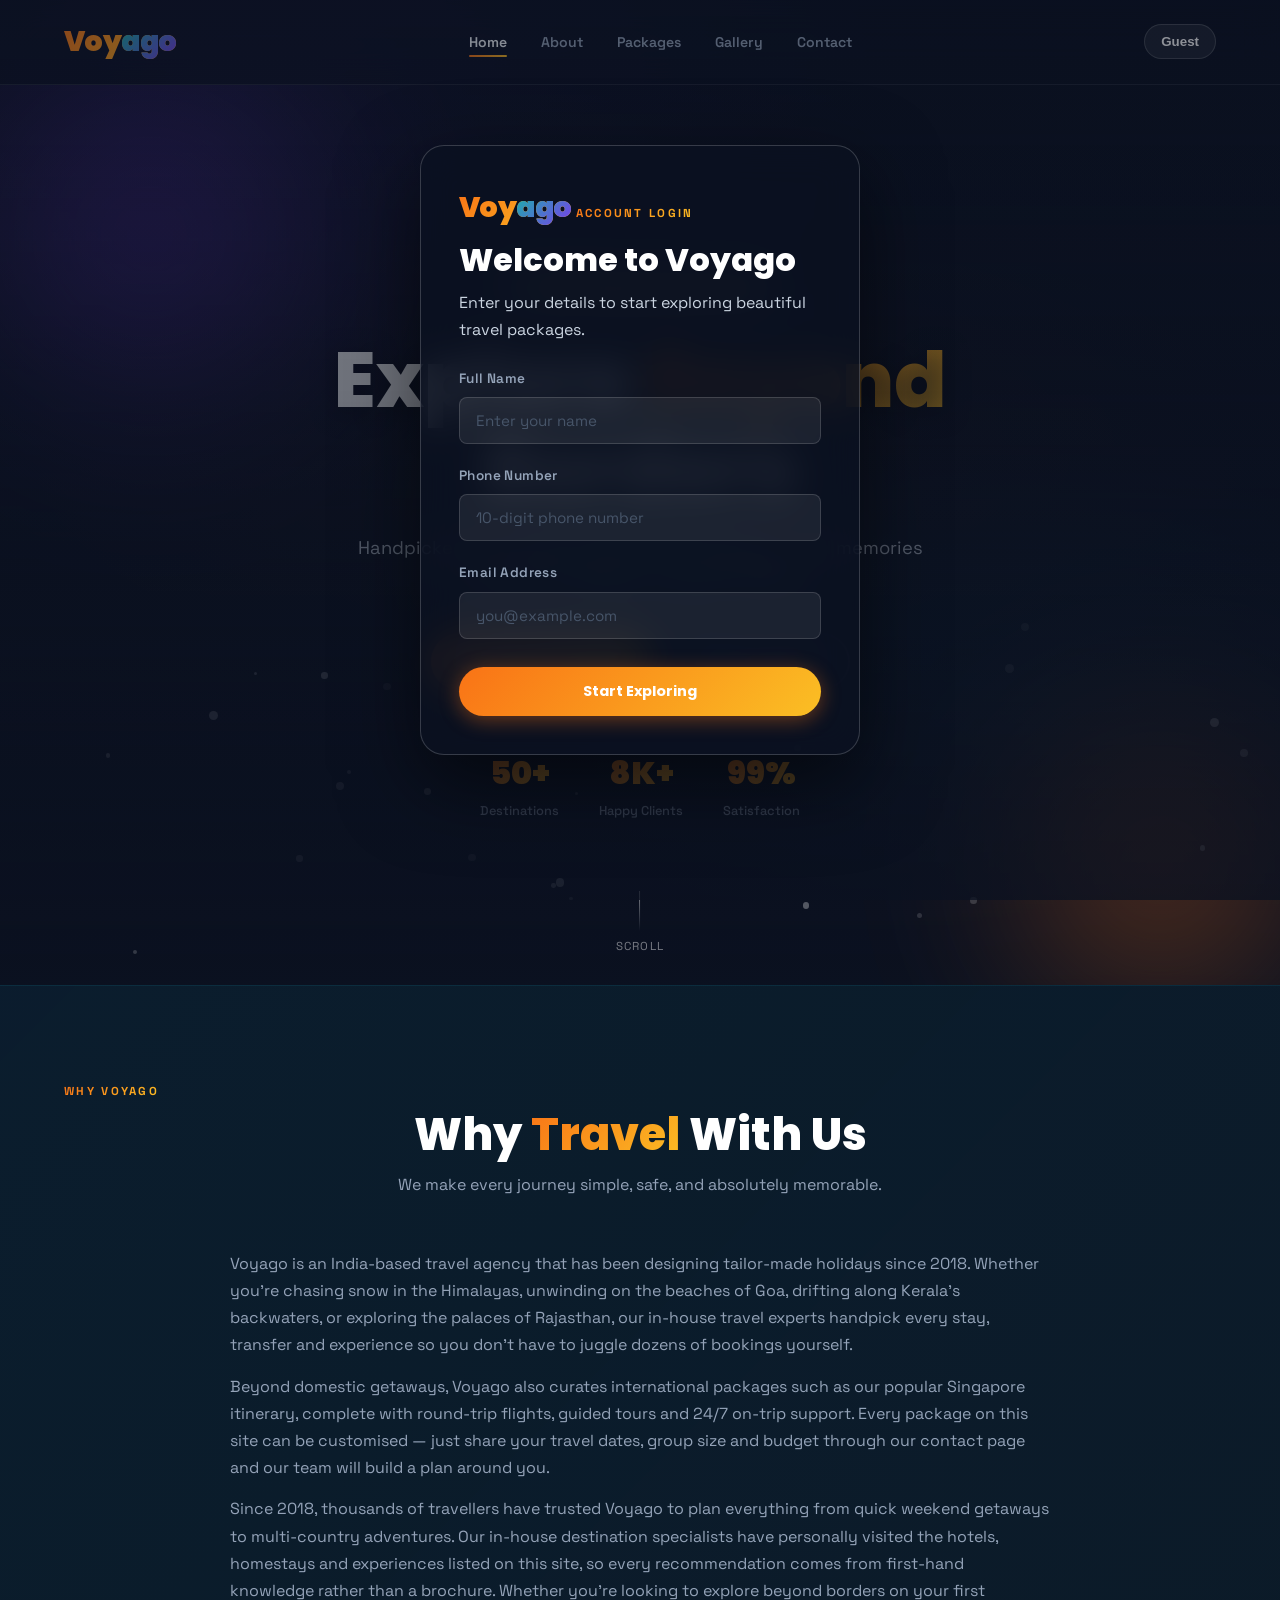
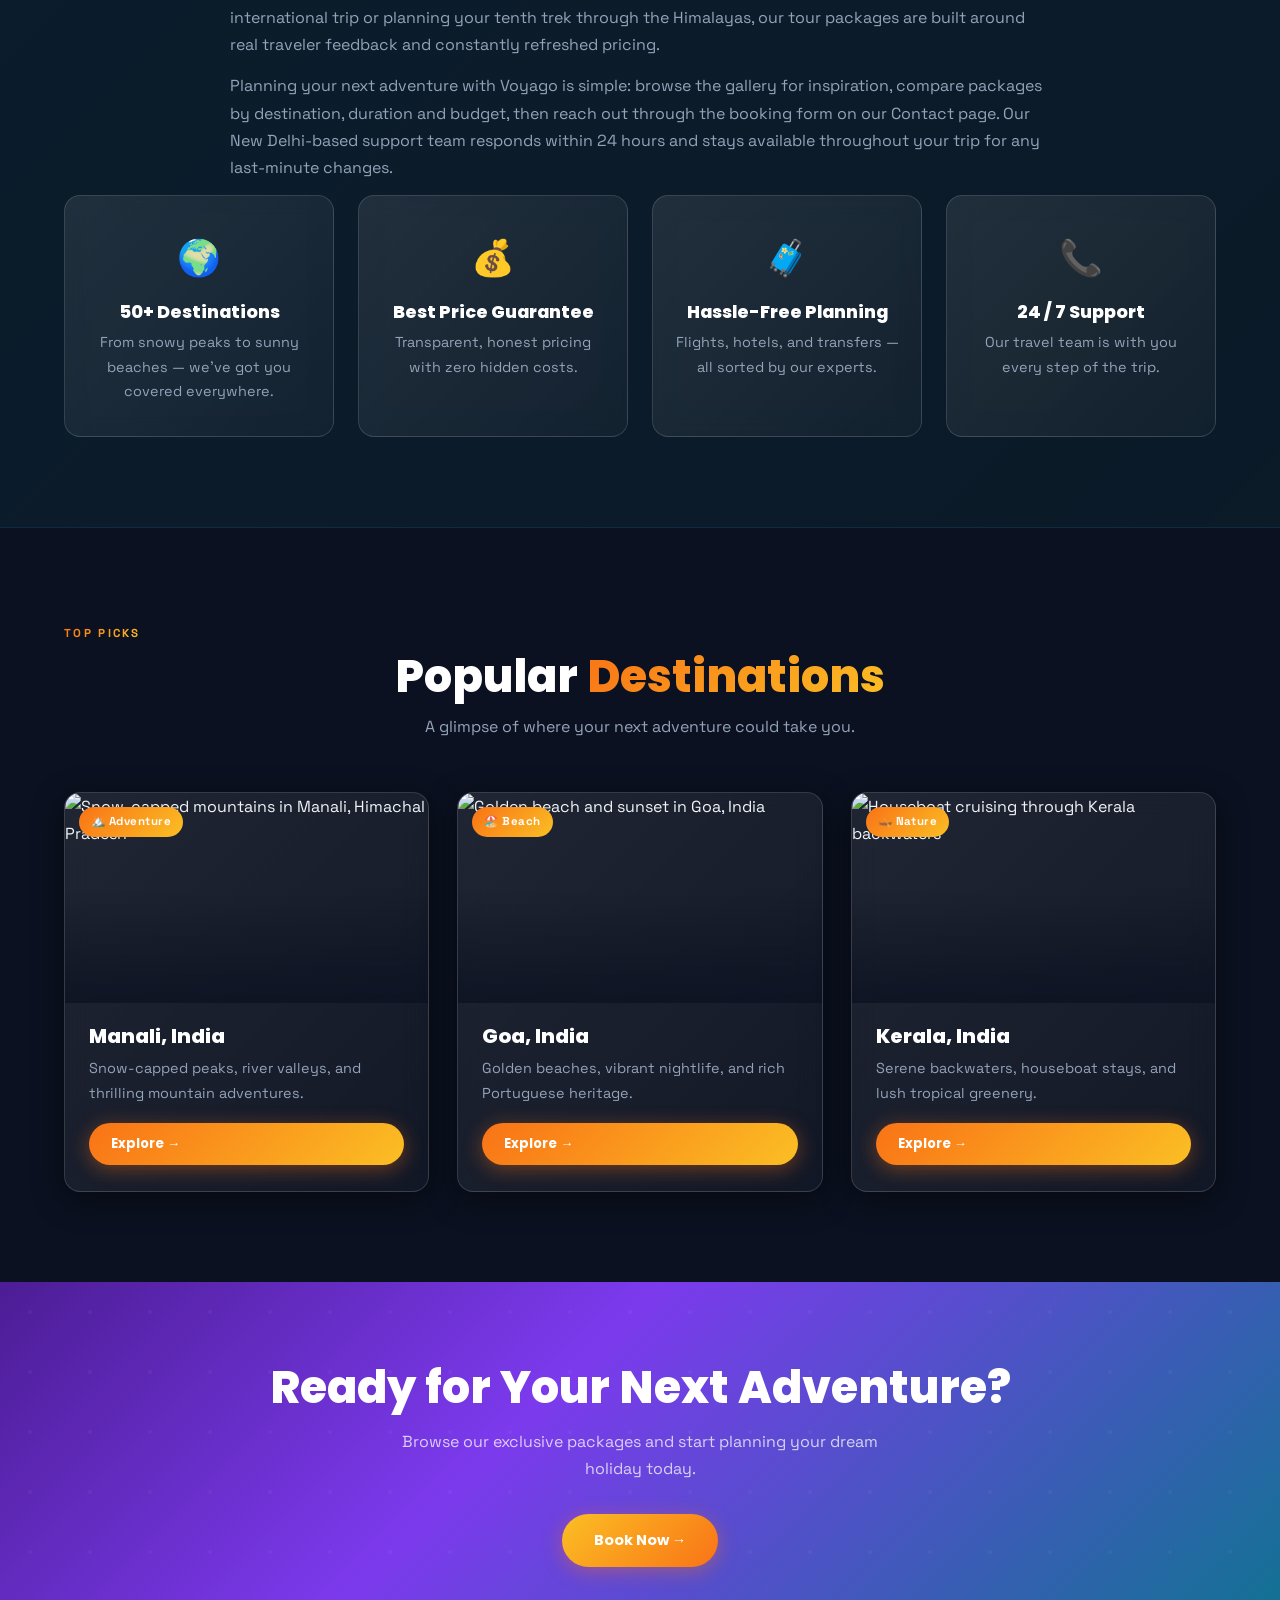
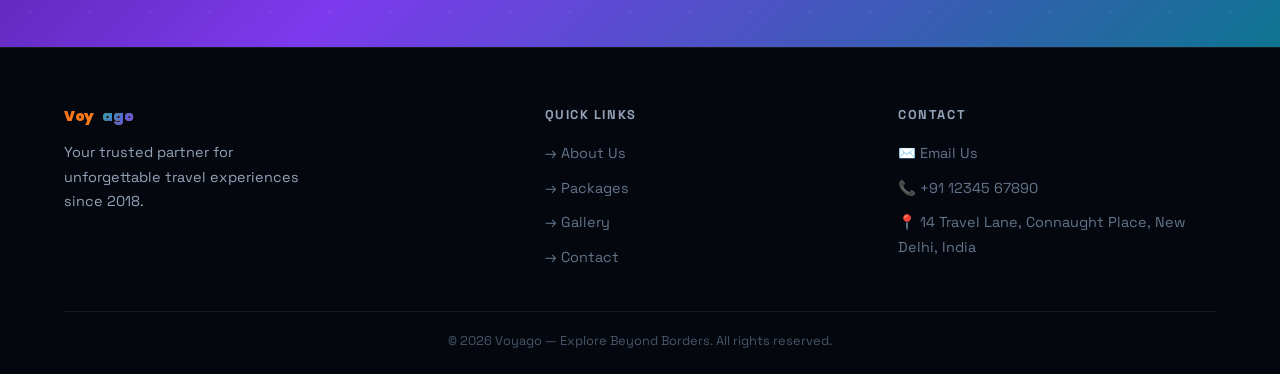
==== commit 3e6c27f9: "commit" ====
--- a/index.html
+++ b/index.html
@@ -4,8 +4,8 @@
   <meta charset="UTF-8">
   <meta name="viewport" content="width=device-width, initial-scale=1.0">
   <title>Voyago Travel Agency – Tour Packages & Holiday Deals</title>
-  <meta name="description" content="Voyago is a trusted Indian travel agency offering handpicked tour packages to Manali, Goa, Kerala, Rajasthan and Singapore, with best-price guarantees and 24/7 support.">
-  <meta name="keywords" content="travel website, tour packages, holiday destinations, vacation booking, Voyago">
+  <meta name="description" content="Voyago is a trusted Indian travel agency offering handpicked tour packages to Manali, Goa, Kerala, Rajasthan & Singapore since 2018, with 24/7 support.">
+  <meta name="keywords" content="travel website, tour packages, holiday destinations, vacation booking, Voyago, explore beyond borders, travel agency since 2018">
   <link rel="canonical" href="https://www.voyago-travels.com/index.html">
   <meta name="robots" content="index, follow">
   <meta name="author" content="Voyago Travels">
@@ -23,6 +23,15 @@
   <link rel="apple-touch-icon" href="favicon.svg">
 
   <link rel="stylesheet" href="style.css">
+
+  <!-- Google Analytics (GA4) — replace G-XXXXXXXXXX with your Measurement ID -->
+  <script async src="https://www.googletagmanager.com/gtag/js?id=G-XXXXXXXXXX"></script>
+  <script>
+    window.dataLayer = window.dataLayer || [];
+    function gtag(){dataLayer.push(arguments);}
+    gtag('js', new Date());
+    gtag('config', 'G-XXXXXXXXXX');
+  </script>
 
   <script type="application/ld+json">
   {
@@ -141,6 +150,8 @@
     <div class="intro-copy reveal">
       <p>Voyago is an India-based travel agency that has been designing tailor-made holidays since 2018. Whether you're chasing snow in the Himalayas, unwinding on the beaches of Goa, drifting along Kerala's backwaters, or exploring the palaces of Rajasthan, our in-house travel experts handpick every stay, transfer and experience so you don't have to juggle dozens of bookings yourself.</p>
       <p>Beyond domestic getaways, Voyago also curates international packages such as our popular Singapore itinerary, complete with round-trip flights, guided tours and 24/7 on-trip support. Every package on this site can be customised — just share your travel dates, group size and budget through our <a href="contact.html">contact page</a> and our team will build a plan around you.</p>
+      <p>Since 2018, thousands of travellers have trusted Voyago to plan everything from quick weekend getaways to multi-country adventures. Our in-house destination specialists have personally visited the hotels, homestays and experiences listed on this site, so every recommendation comes from first-hand knowledge rather than a brochure. Whether you're looking to explore beyond borders on your first international trip or planning your tenth trek through the Himalayas, our <a href="packages.html">tour packages</a> are built around real traveler feedback and constantly refreshed pricing.</p>
+      <p>Planning your next adventure with Voyago is simple: browse the <a href="gallery.html">gallery</a> for inspiration, compare packages by destination, duration and budget, then reach out through the booking form on our <a href="contact.html">Contact page</a>. Our New Delhi-based support team responds within 24 hours and stays available throughout your trip for any last-minute changes.</p>
     </div>
 
     <div class="highlights reveal-stagger">
@@ -184,7 +195,7 @@
         <div class="card-body">
           <h3>Manali, India</h3>
           <p>Snow-capped peaks, river valleys, and thrilling mountain adventures.</p>
-          <a href="packages.html" class="btn" style="padding:10px 22px;font-size:0.82rem;">Explore →</a>
+          <a href="packages.html" class="btn btn-sm">Explore →</a>
         </div>
       </div>
 
@@ -196,7 +207,7 @@
         <div class="card-body">
           <h3>Goa, India</h3>
           <p>Golden beaches, vibrant nightlife, and rich Portuguese heritage.</p>
-          <a href="packages.html" class="btn" style="padding:10px 22px;font-size:0.82rem;">Explore →</a>
+          <a href="packages.html" class="btn btn-sm">Explore →</a>
         </div>
       </div>
 
@@ -208,7 +219,7 @@
         <div class="card-body">
           <h3>Kerala, India</h3>
           <p>Serene backwaters, houseboat stays, and lush tropical greenery.</p>
-          <a href="packages.html" class="btn" style="padding:10px 22px;font-size:0.82rem;">Explore →</a>
+          <a href="packages.html" class="btn btn-sm">Explore →</a>
         </div>
       </div>
     </div>
@@ -219,7 +230,7 @@
 <div class="cta-band">
   <h2>Ready for Your Next Adventure?</h2>
   <p>Browse our exclusive packages and start planning your dream holiday today.</p>
-  <a href="contact.html" class="btn" style="background:linear-gradient(135deg,#fbbf24,#f97316);">Book Now →</a>
+  <a href="contact.html" class="btn btn-cta-gold">Book Now →</a>
 </div>
 
 <!-- ===== Footer ===== -->
@@ -239,9 +250,9 @@
       </div>
       <div>
         <h4>Contact</h4>
-        <a href="mailto:info@voyago.com">✉️ info&#64;voyago.com</a>
+        <a class="js-email" href="#" data-user="info" data-domain="voyago.com">✉️ Email Us</a>
         <a href="tel:+911234567890">📞 +91 12345 67890</a>
-        <a>📍 New Delhi, India</a>
+        <address>📍 14 Travel Lane, Connaught Place, New Delhi, India</address>
       </div>
     </div>
     <div class="footer-bottom">&copy; 2026 Voyago — Explore Beyond Borders. All rights reserved.</div>
@@ -267,4 +278,4 @@
 
 </script>
 </body>
-</html>
+</html>
--- a/style.css
+++ b/style.css
@@ -246,6 +246,15 @@
   box-shadow: none;
 }
 
+.btn-block { width: 100%; justify-content: center; }
+.btn-sm { padding: 10px 22px; font-size: 0.82rem; }
+.btn-sm-alt { padding: 9px 20px; font-size: 0.8rem; }
+.btn-cta-gold { background: linear-gradient(135deg,#fbbf24,#f97316); }
+.faq-wrap { max-width: 700px; margin: 0 auto; }
+.visually-hidden {
+  position: absolute; width: 1px; height: 1px; padding: 0; margin: -1px;
+  overflow: hidden; clip: rect(0,0,0,0); white-space: nowrap; border: 0;
+}
 .btn-violet {
   background: var(--grad-btn2);
   box-shadow: 0 4px 20px rgba(124,58,237,0.4);
@@ -900,6 +909,15 @@
   transition: color 0.2s;
 }
 .footer-grid a:hover { color: var(--gold); }
+.footer-grid address {
+  display: flex;
+  align-items: center;
+  gap: 8px;
+  color: #64748b;
+  font-size: 0.9rem;
+  font-style: normal;
+  margin-bottom: 10px;
+}
 .footer-bottom {
   text-align: center;
   border-top: 1px solid rgba(255,255,255,0.07);
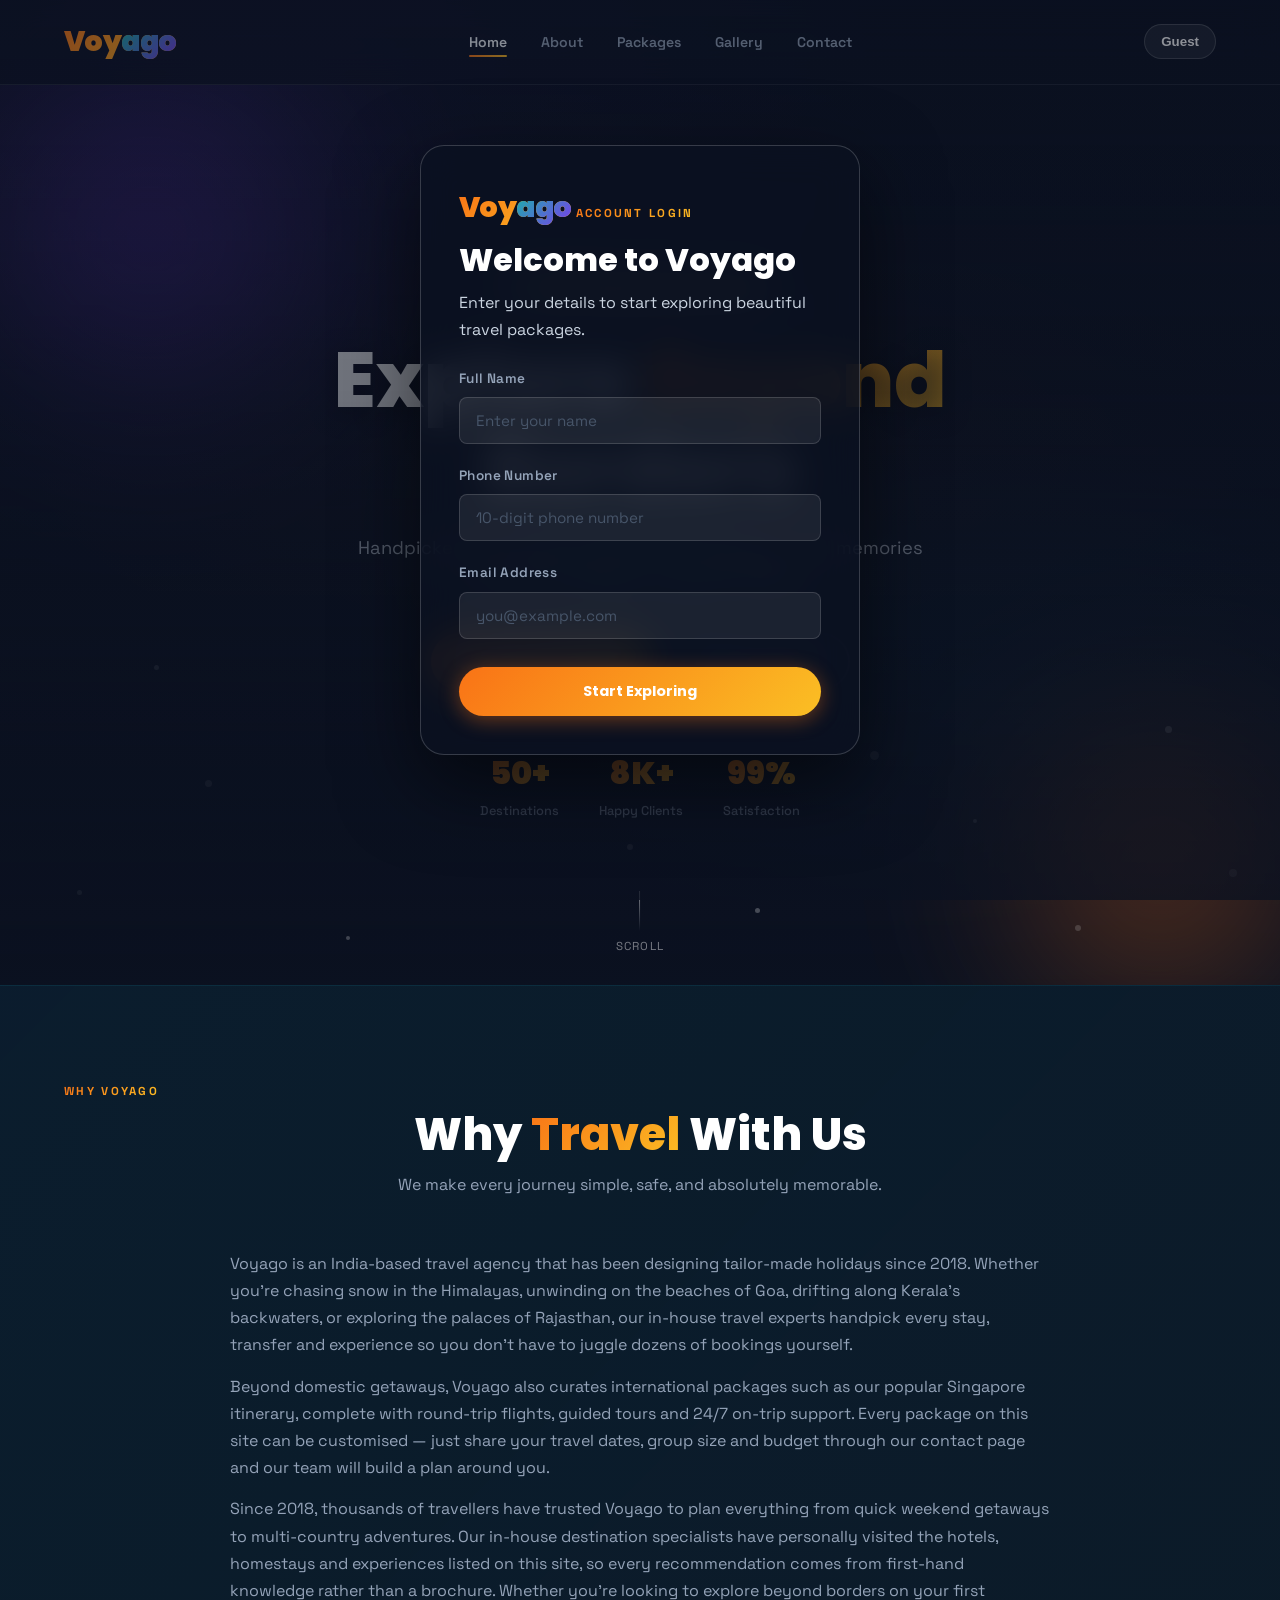
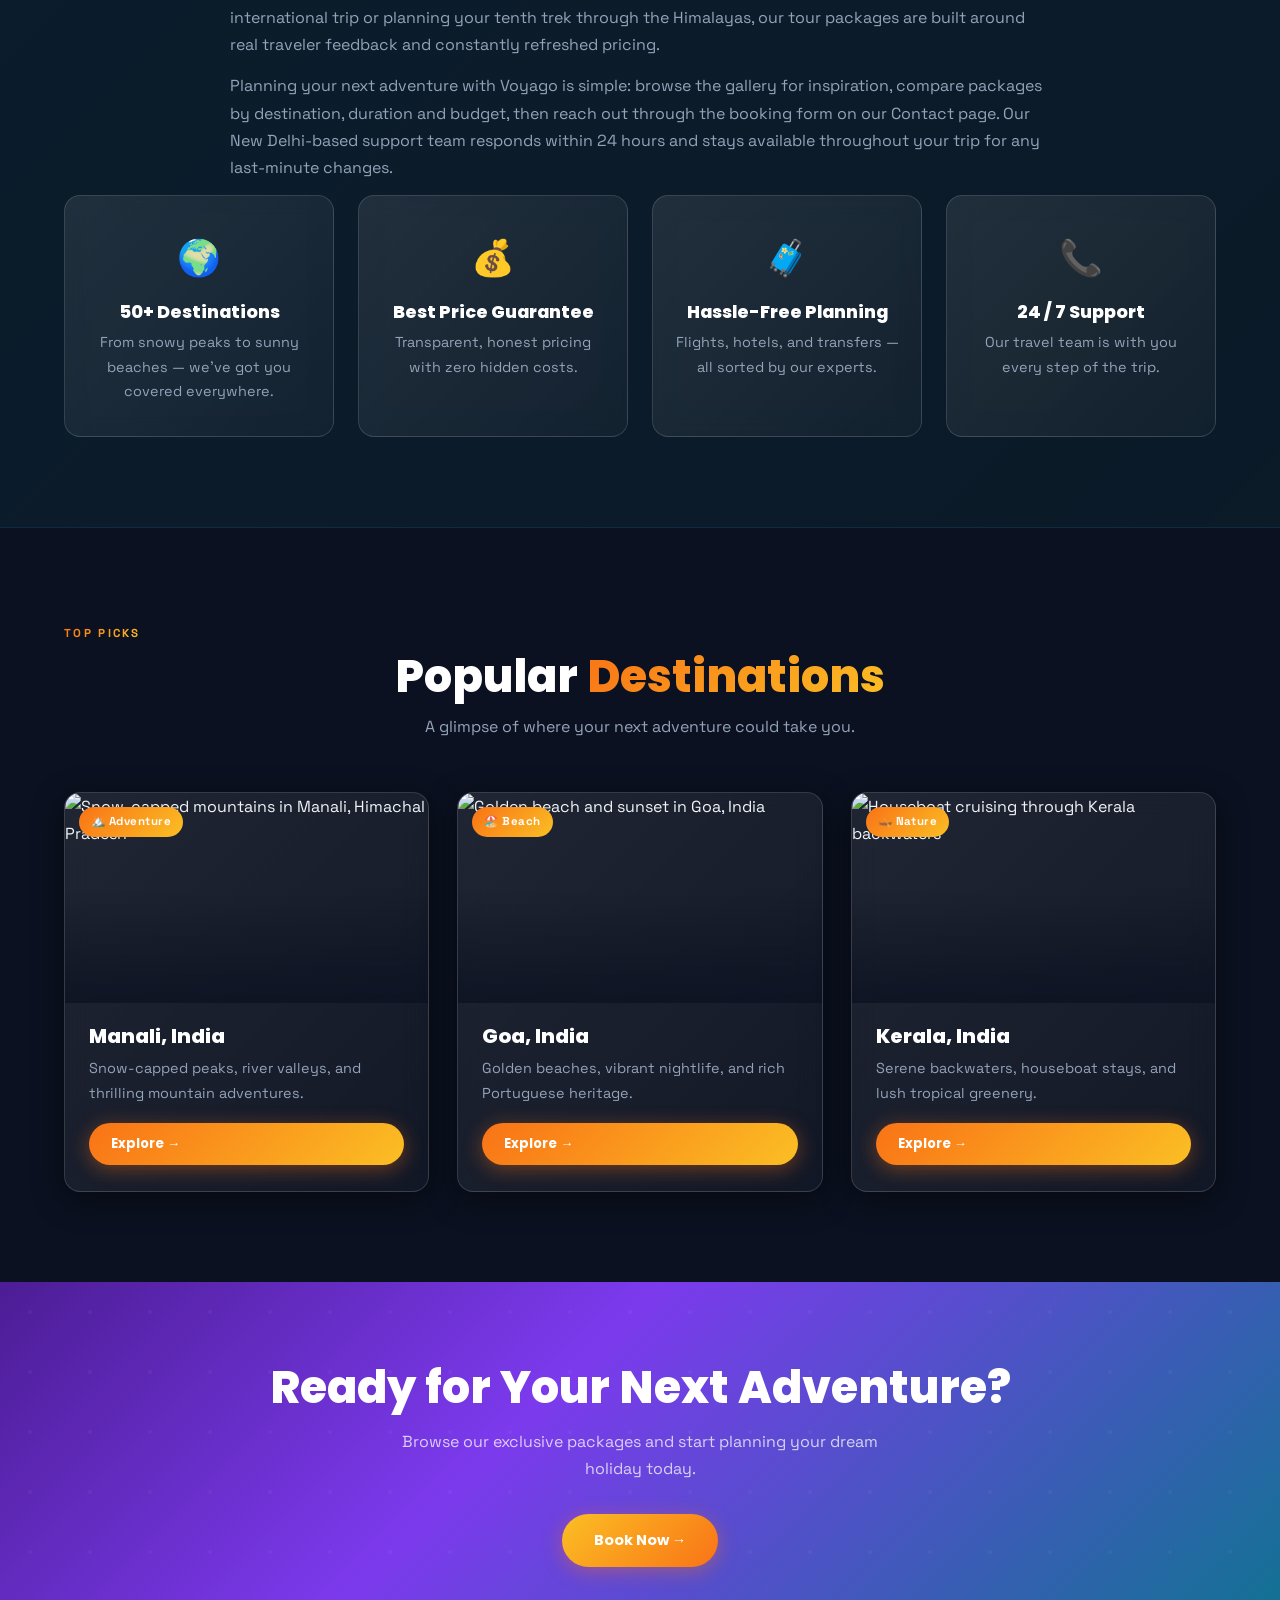
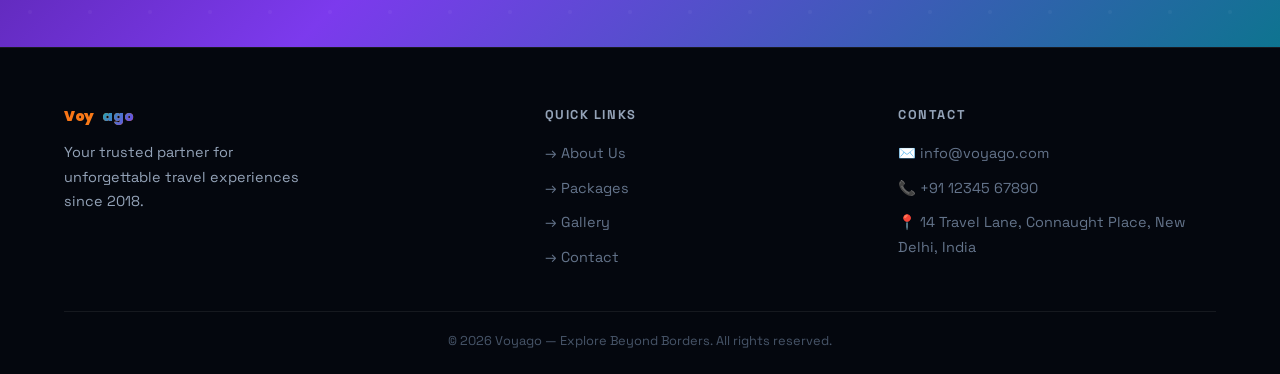
==== commit 58b19607: "commit" ====
--- a/index.html
+++ b/index.html
@@ -3,10 +3,10 @@
 <head>
   <meta charset="UTF-8">
   <meta name="viewport" content="width=device-width, initial-scale=1.0">
-  <title>Voyago Travel Agency – Tour Packages & Holiday Deals</title>
+  <title>Voyago: Explore Beyond Borders – Tour Packages & Deals</title>
   <meta name="description" content="Voyago is a trusted Indian travel agency offering handpicked tour packages to Manali, Goa, Kerala, Rajasthan & Singapore since 2018, with 24/7 support.">
   <meta name="keywords" content="travel website, tour packages, holiday destinations, vacation booking, Voyago, explore beyond borders, travel agency since 2018">
-  <link rel="canonical" href="https://www.voyago-travels.com/index.html">
+  <link rel="canonical" href="https://voyaga-travel-website.netlify.app/index.html">
   <meta name="robots" content="index, follow">
   <meta name="author" content="Voyago Travels">
   <meta name="theme-color" content="#0b1120">
@@ -14,14 +14,17 @@
   <meta property="og:type" content="website">
   <meta property="og:title" content="Voyago Travel Agency – Explore Beyond Borders">
   <meta property="og:description" content="Handpicked destinations, stress-free itineraries and unforgettable adventures across India and abroad.">
-  <meta property="og:url" content="https://www.voyago-travels.com/index.html">
-  <meta property="og:image" content="https://www.voyago-travels.com/images/og-cover.jpg">
+  <meta property="og:url" content="https://voyaga-travel-website.netlify.app/index.html">
+  <meta property="og:image" content="https://voyaga-travel-website.netlify.app/images/og-cover.jpg">
   <meta name="twitter:card" content="summary_large_image">
 
   <link rel="icon" type="image/svg+xml" href="favicon.svg">
   <link rel="alternate icon" href="favicon.svg">
   <link rel="apple-touch-icon" href="favicon.svg">
 
+  <link rel="preconnect" href="https://images.unsplash.com">
+  <link rel="preconnect" href="https://embed.tawk.to">
+  <link rel="dns-prefetch" href="https://www.googletagmanager.com">
   <link rel="stylesheet" href="style.css">
 
   <!-- Google Analytics (GA4) — replace G-XXXXXXXXXX with your Measurement ID -->
@@ -38,9 +41,9 @@
     "@context": "https://schema.org",
     "@type": "TravelAgency",
     "name": "Voyago",
-    "url": "https://www.voyago-travels.com/",
-    "logo": "https://www.voyago-travels.com/favicon.svg",
-    "image": "https://www.voyago-travels.com/images/og-cover.jpg",
+    "url": "https://voyaga-travel-website.netlify.app/",
+    "logo": "https://voyaga-travel-website.netlify.app/favicon.svg",
+    "image": "https://voyaga-travel-website.netlify.app/images/og-cover.jpg",
     "description": "Voyago is a full-service travel agency offering handpicked domestic and international tour packages, itinerary planning and 24/7 traveler support.",
     "foundingDate": "2018",
     "address": {
@@ -112,8 +115,21 @@
   <div class="hero-blob hero-blob-2"></div>
   <div class="hero-blob hero-blob-3"></div>
 
-  <!-- Floating particles injected by JS -->
-  <div class="hero-particles" id="particles"></div>
+  <!-- Floating particles (static markup, animated via CSS) -->
+  <div class="hero-particles" id="particles">
+    <div class="particle" style="width:5px;height:5px;left:6%;bottom:10%;animation-duration:18s;animation-delay:0s;opacity:.35"></div>
+    <div class="particle" style="width:7px;height:7px;left:16%;bottom:22%;animation-duration:14s;animation-delay:2s;opacity:.25"></div>
+    <div class="particle" style="width:4px;height:4px;left:27%;bottom:5%;animation-duration:20s;animation-delay:4s;opacity:.4"></div>
+    <div class="particle" style="width:8px;height:8px;left:38%;bottom:30%;animation-duration:16s;animation-delay:1s;opacity:.2"></div>
+    <div class="particle" style="width:6px;height:6px;left:49%;bottom:15%;animation-duration:22s;animation-delay:6s;opacity:.3"></div>
+    <div class="particle" style="width:5px;height:5px;left:59%;bottom:8%;animation-duration:15s;animation-delay:3s;opacity:.45"></div>
+    <div class="particle" style="width:9px;height:9px;left:68%;bottom:25%;animation-duration:19s;animation-delay:5s;opacity:.22"></div>
+    <div class="particle" style="width:4px;height:4px;left:76%;bottom:18%;animation-duration:17s;animation-delay:7s;opacity:.35"></div>
+    <div class="particle" style="width:6px;height:6px;left:84%;bottom:6%;animation-duration:21s;animation-delay:2.5s;opacity:.28"></div>
+    <div class="particle" style="width:7px;height:7px;left:91%;bottom:28%;animation-duration:13s;animation-delay:8s;opacity:.4"></div>
+    <div class="particle" style="width:5px;height:5px;left:12%;bottom:35%;animation-duration:24s;animation-delay:1.5s;opacity:.3"></div>
+    <div class="particle" style="width:8px;height:8px;left:96%;bottom:12%;animation-duration:18s;animation-delay:4.5s;opacity:.25"></div>
+  </div>
 
   <div class="hero-content">
     <!-- Live badge -->
@@ -190,7 +206,7 @@
       <div class="card">
         <div class="card-img-wrap">
           <span class="card-badge">🏔️ Adventure</span>
-          <img src="https://images.unsplash.com/photo-1506905925346-21bda4d32df4?w=600" alt="Snow-capped mountains in Manali, Himachal Pradesh">
+          <img loading="lazy" decoding="async" src="https://images.unsplash.com/photo-1506905925346-21bda4d32df4?w=600" alt="Snow-capped mountains in Manali, Himachal Pradesh">
         </div>
         <div class="card-body">
           <h3>Manali, India</h3>
@@ -202,7 +218,7 @@
       <div class="card">
         <div class="card-img-wrap">
           <span class="card-badge">🏖️ Beach</span>
-          <img src="https://images.unsplash.com/photo-1512343879784-a960bf40e7f2?w=600" alt="Golden beach and sunset in Goa, India">
+          <img loading="lazy" decoding="async" src="https://images.unsplash.com/photo-1512343879784-a960bf40e7f2?w=600" alt="Golden beach and sunset in Goa, India">
         </div>
         <div class="card-body">
           <h3>Goa, India</h3>
@@ -214,7 +230,7 @@
       <div class="card">
         <div class="card-img-wrap">
           <span class="card-badge">🛶 Nature</span>
-          <img src="https://images.unsplash.com/photo-1525874684015-58379d421a52?w=600" alt="Houseboat cruising through Kerala backwaters">
+          <img loading="lazy" decoding="async" src="https://images.unsplash.com/photo-1525874684015-58379d421a52?w=600" alt="Houseboat cruising through Kerala backwaters">
         </div>
         <div class="card-body">
           <h3>Kerala, India</h3>
@@ -250,7 +266,7 @@
       </div>
       <div>
         <h4>Contact</h4>
-        <a class="js-email" href="#" data-user="info" data-domain="voyago.com">✉️ Email Us</a>
+        <a href="mailto:info&#64;voyago.com">✉️ info&#64;voyago.com</a>
         <a href="tel:+911234567890">📞 +91 12345 67890</a>
         <address>📍 14 Travel Lane, Connaught Place, New Delhi, India</address>
       </div>
@@ -260,7 +276,7 @@
 </footer>
 
 <!-- Link JavaScript -->
-<script src="script.js"></script>
+<script src="script.js" defer></script>
 
 <!-- Tawk.to Live Chat Widget -->
 <!-- Replace YOUR_PROPERTY_ID and YOUR_WIDGET_ID with the values from your Tawk.to dashboard -->
--- a/style.css
+++ b/style.css
@@ -251,6 +251,9 @@
 .btn-sm-alt { padding: 9px 20px; font-size: 0.8rem; }
 .btn-cta-gold { background: linear-gradient(135deg,#fbbf24,#f97316); }
 .faq-wrap { max-width: 700px; margin: 0 auto; }
+.about-extra { max-width: 820px; margin: 40px auto 0; }
+.about-extra-title { margin-bottom: 14px; }
+.contact-intro { max-width: 700px; margin: 0 auto 30px; }
 .visually-hidden {
   position: absolute; width: 1px; height: 1px; padding: 0; margin: -1px;
   overflow: hidden; clip: rect(0,0,0,0); white-space: nowrap; border: 0;
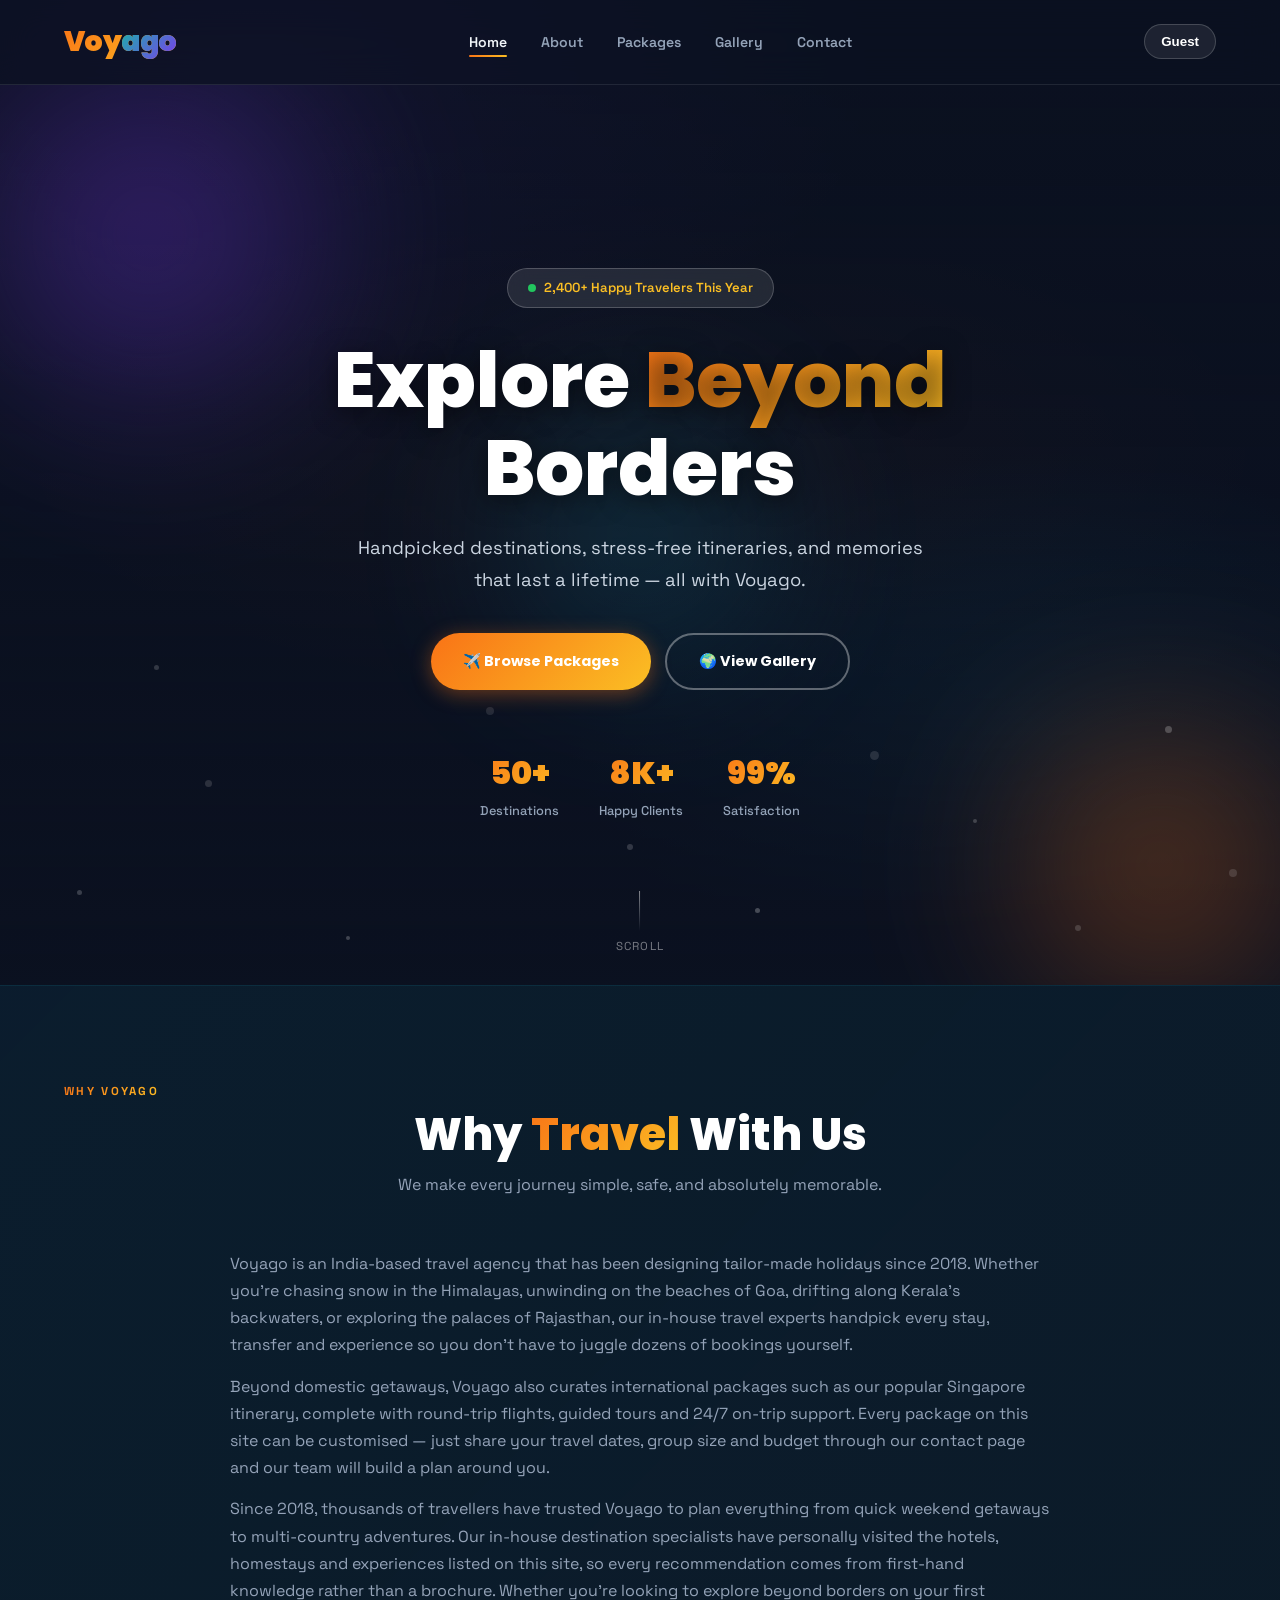
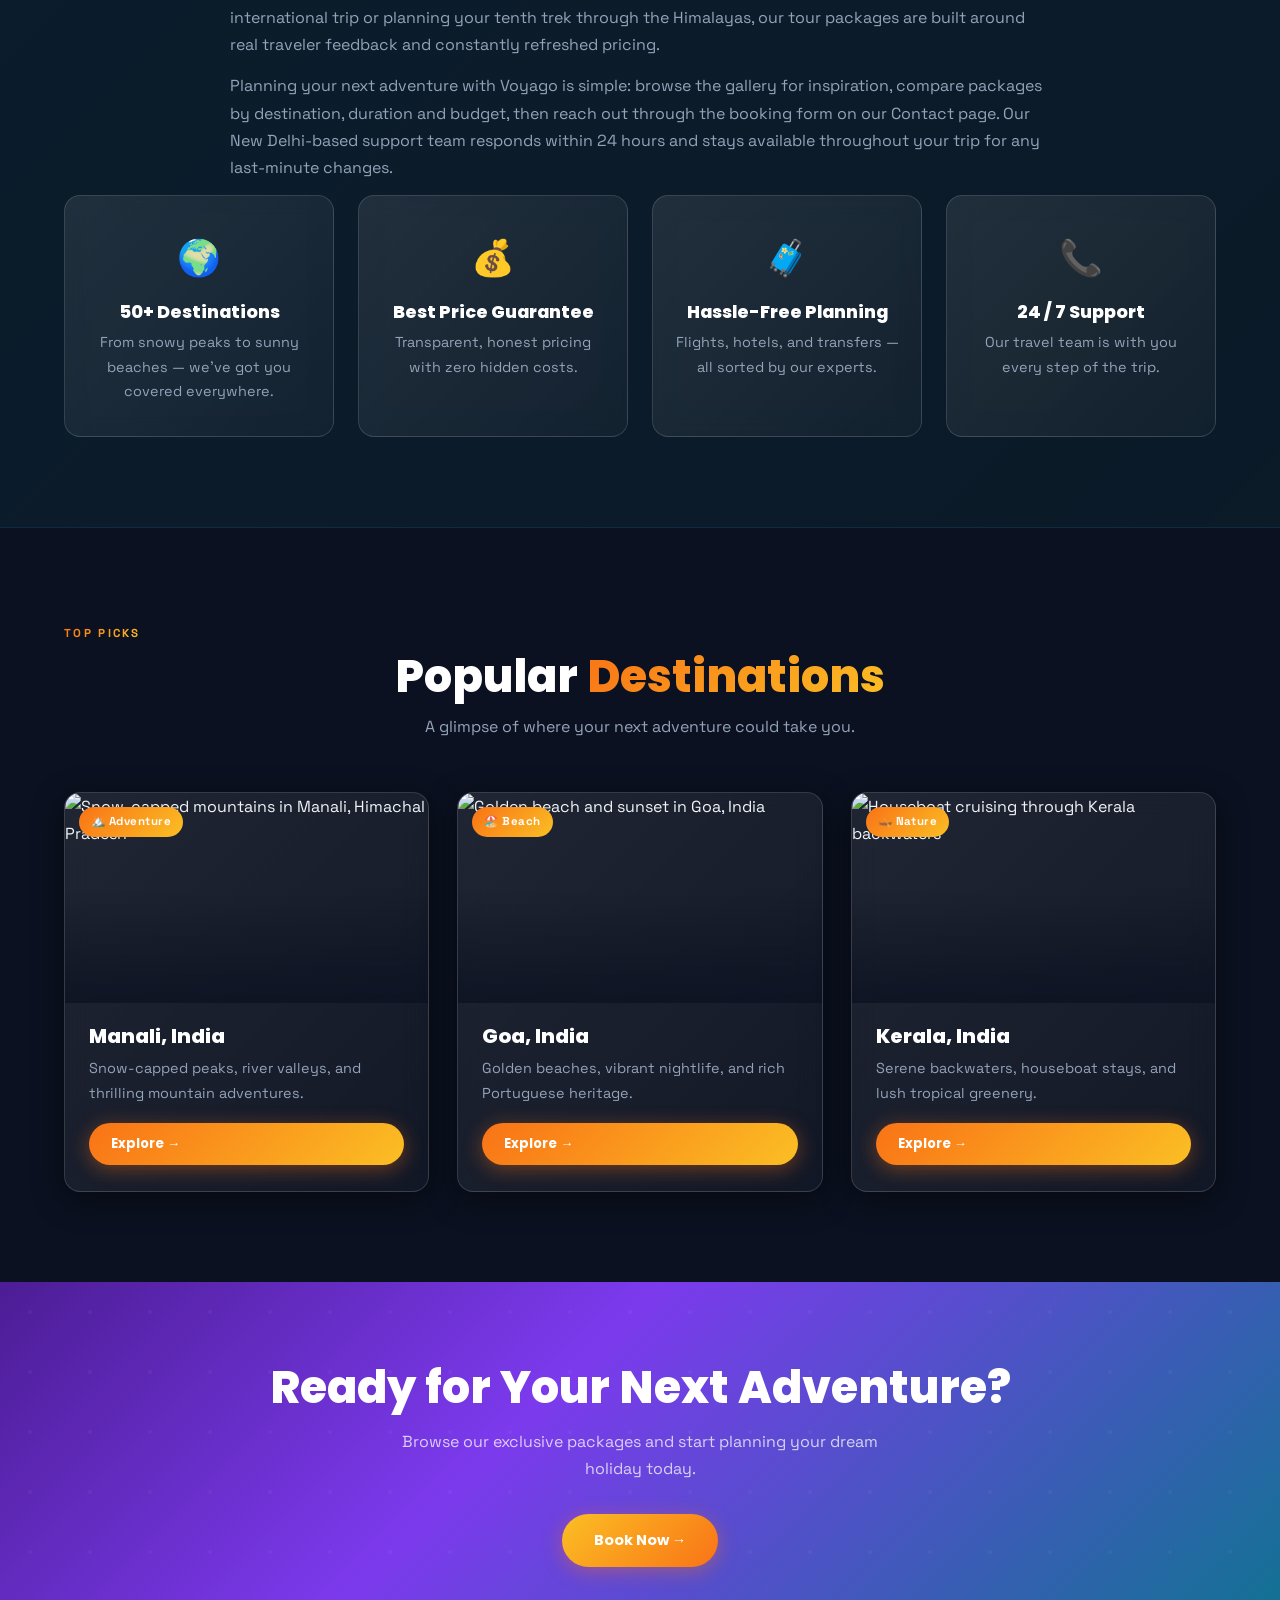
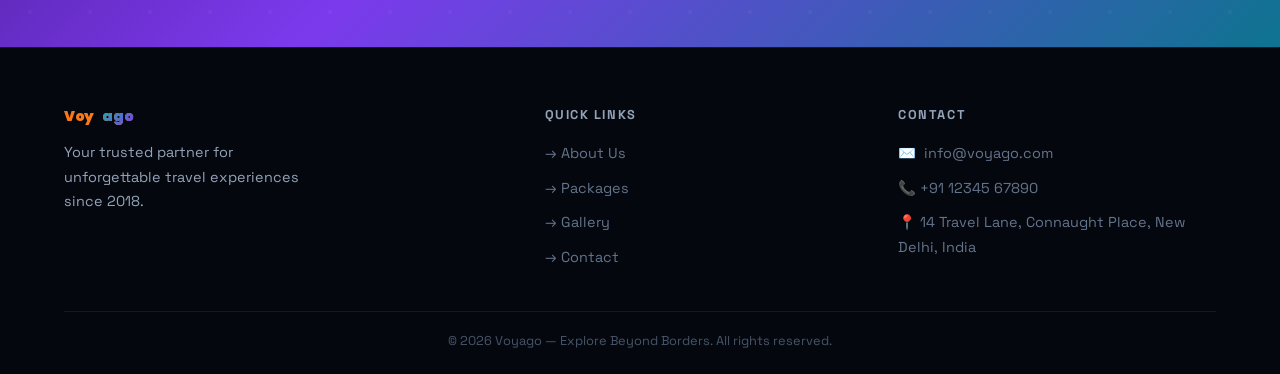
==== commit 058654d7: "commit" ====
--- a/index.html
+++ b/index.html
@@ -117,18 +117,18 @@
 
   <!-- Floating particles (static markup, animated via CSS) -->
   <div class="hero-particles" id="particles">
-    <div class="particle" style="width:5px;height:5px;left:6%;bottom:10%;animation-duration:18s;animation-delay:0s;opacity:.35"></div>
-    <div class="particle" style="width:7px;height:7px;left:16%;bottom:22%;animation-duration:14s;animation-delay:2s;opacity:.25"></div>
-    <div class="particle" style="width:4px;height:4px;left:27%;bottom:5%;animation-duration:20s;animation-delay:4s;opacity:.4"></div>
-    <div class="particle" style="width:8px;height:8px;left:38%;bottom:30%;animation-duration:16s;animation-delay:1s;opacity:.2"></div>
-    <div class="particle" style="width:6px;height:6px;left:49%;bottom:15%;animation-duration:22s;animation-delay:6s;opacity:.3"></div>
-    <div class="particle" style="width:5px;height:5px;left:59%;bottom:8%;animation-duration:15s;animation-delay:3s;opacity:.45"></div>
-    <div class="particle" style="width:9px;height:9px;left:68%;bottom:25%;animation-duration:19s;animation-delay:5s;opacity:.22"></div>
-    <div class="particle" style="width:4px;height:4px;left:76%;bottom:18%;animation-duration:17s;animation-delay:7s;opacity:.35"></div>
-    <div class="particle" style="width:6px;height:6px;left:84%;bottom:6%;animation-duration:21s;animation-delay:2.5s;opacity:.28"></div>
-    <div class="particle" style="width:7px;height:7px;left:91%;bottom:28%;animation-duration:13s;animation-delay:8s;opacity:.4"></div>
-    <div class="particle" style="width:5px;height:5px;left:12%;bottom:35%;animation-duration:24s;animation-delay:1.5s;opacity:.3"></div>
-    <div class="particle" style="width:8px;height:8px;left:96%;bottom:12%;animation-duration:18s;animation-delay:4.5s;opacity:.25"></div>
+    <div class="particle particle-1"></div>
+    <div class="particle particle-2"></div>
+    <div class="particle particle-3"></div>
+    <div class="particle particle-4"></div>
+    <div class="particle particle-5"></div>
+    <div class="particle particle-6"></div>
+    <div class="particle particle-7"></div>
+    <div class="particle particle-8"></div>
+    <div class="particle particle-9"></div>
+    <div class="particle particle-10"></div>
+    <div class="particle particle-11"></div>
+    <div class="particle particle-12"></div>
   </div>
 
   <div class="hero-content">
@@ -266,7 +266,7 @@
       </div>
       <div>
         <h4>Contact</h4>
-        <a href="mailto:info&#64;voyago.com">✉️ info&#64;voyago.com</a>
+        <a class="js-email" href="#" data-user="info" data-domain="voyago.com" rel="nofollow">✉️ <span class="js-email-text" data-user="info" data-domain="voyago.com">Contact via email</span></a>
         <a href="tel:+911234567890">📞 +91 12345 67890</a>
         <address>📍 14 Travel Lane, Connaught Place, New Delhi, India</address>
       </div>
--- a/style.css
+++ b/style.css
@@ -332,6 +332,19 @@
   z-index: 0;
   pointer-events: none;
 }
+.particle-1  { width:5px; height:5px; left:6%;  bottom:10%; animation-duration:18s; animation-delay:0s;    opacity:.35; }
+.particle-2  { width:7px; height:7px; left:16%; bottom:22%; animation-duration:14s; animation-delay:2s;    opacity:.25; }
+.particle-3  { width:4px; height:4px; left:27%; bottom:5%;  animation-duration:20s; animation-delay:4s;    opacity:.4;  }
+.particle-4  { width:8px; height:8px; left:38%; bottom:30%; animation-duration:16s; animation-delay:1s;    opacity:.2;  }
+.particle-5  { width:6px; height:6px; left:49%; bottom:15%; animation-duration:22s; animation-delay:6s;    opacity:.3;  }
+.particle-6  { width:5px; height:5px; left:59%; bottom:8%;  animation-duration:15s; animation-delay:3s;    opacity:.45; }
+.particle-7  { width:9px; height:9px; left:68%; bottom:25%; animation-duration:19s; animation-delay:5s;    opacity:.22; }
+.particle-8  { width:4px; height:4px; left:76%; bottom:18%; animation-duration:17s; animation-delay:7s;    opacity:.35; }
+.particle-9  { width:6px; height:6px; left:84%; bottom:6%;  animation-duration:21s; animation-delay:2.5s;  opacity:.28; }
+.particle-10 { width:7px; height:7px; left:91%; bottom:28%; animation-duration:13s; animation-delay:8s;    opacity:.4;  }
+.particle-11 { width:5px; height:5px; left:12%; bottom:35%; animation-duration:24s; animation-delay:1.5s;  opacity:.3;  }
+.particle-12 { width:8px; height:8px; left:96%; bottom:12%; animation-duration:18s; animation-delay:4.5s;  opacity:.25; }
+
 .particle {
   position: absolute;
   border-radius: 50%;
@@ -990,6 +1003,9 @@
 body.login-locked {
   overflow: hidden;
 }
+/* login-locked is now applied by JS only if the site owner
+   re-enables the gate; page content is unblocked by default
+   so raw HTML matches rendered content for crawlers/LLMs. */
 
 .login-screen {
   position: fixed;
@@ -1001,13 +1017,16 @@
   background:
     linear-gradient(rgba(11,17,32,0.45), rgba(11,17,32,0.78)),
     url("https://images.unsplash.com/photo-1469854523086-cc02fe5d8800?w=1600") center/cover no-repeat;
-}
-
-.login-screen.hide {
   opacity: 0;
   visibility: hidden;
   pointer-events: none;
   transition: 0.35s ease;
+}
+
+.login-screen.show {
+  opacity: 1;
+  visibility: visible;
+  pointer-events: auto;
 }
 
 .login-card {
